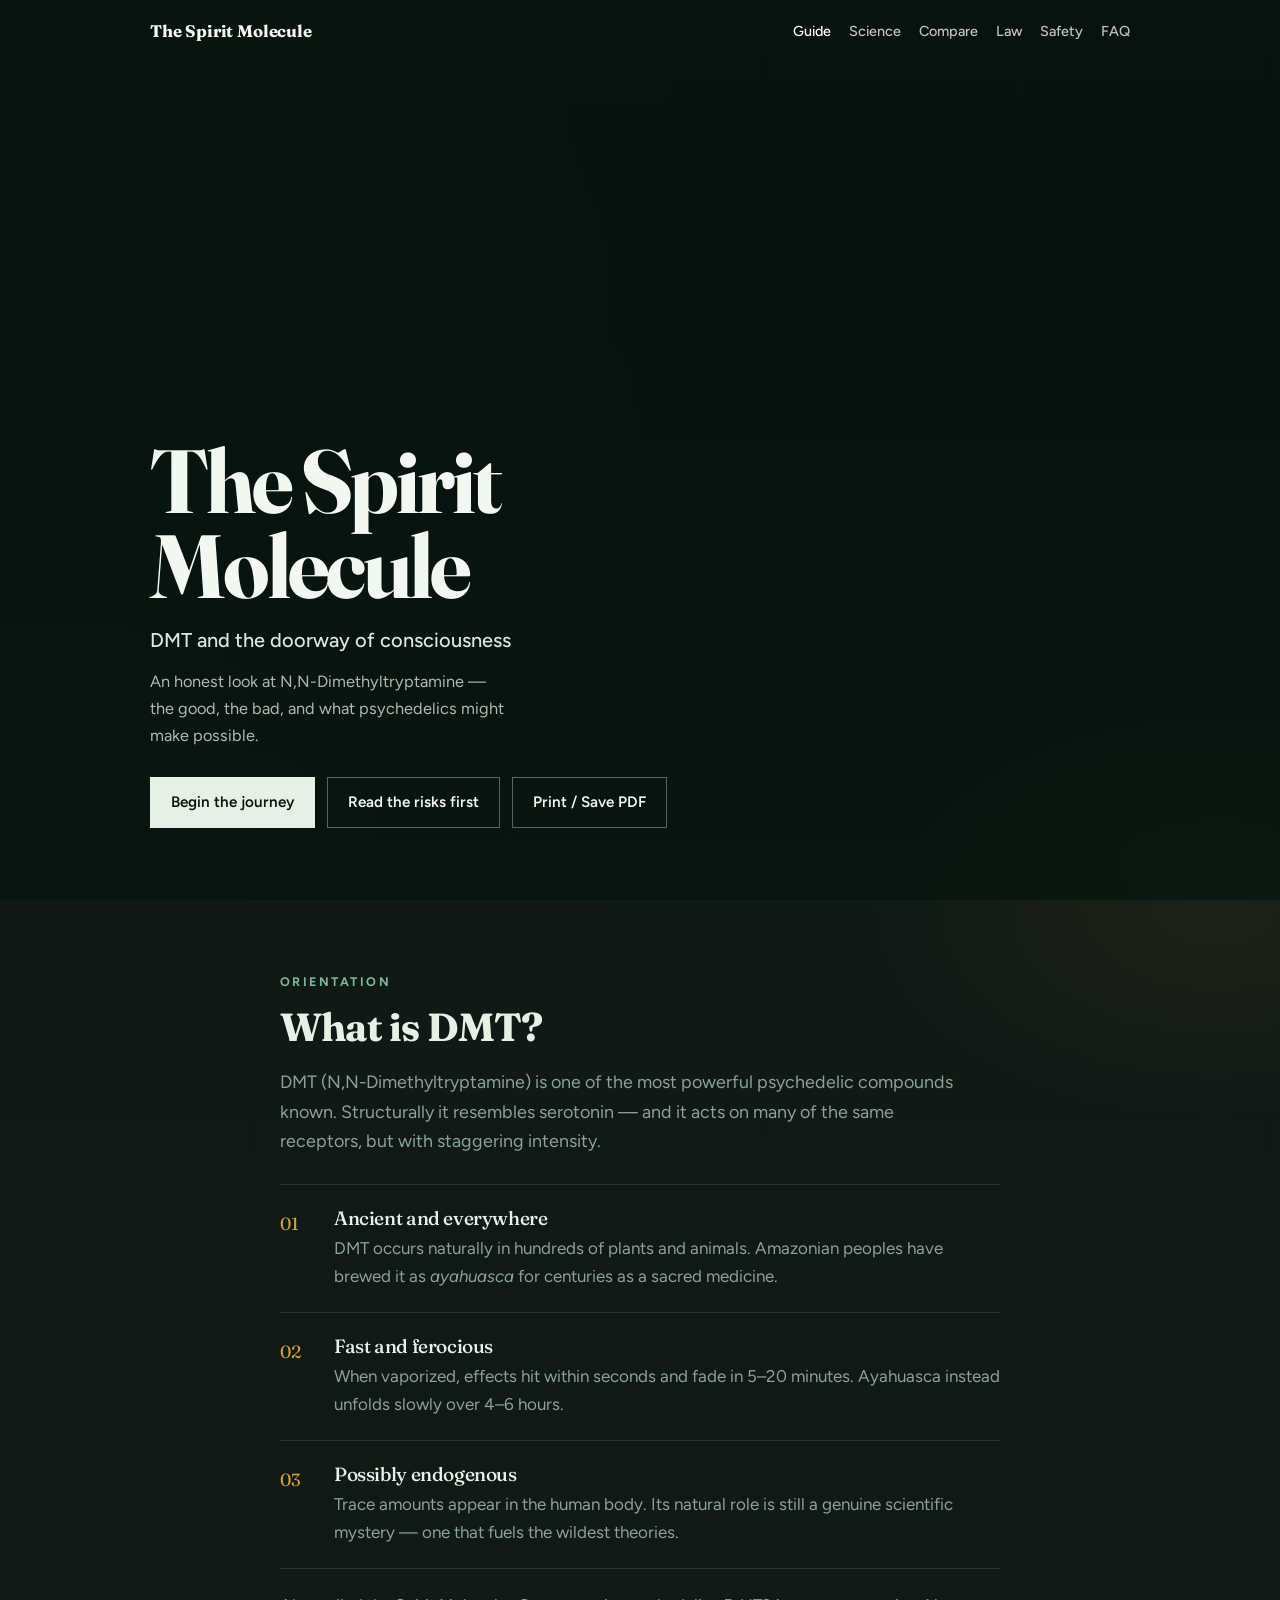
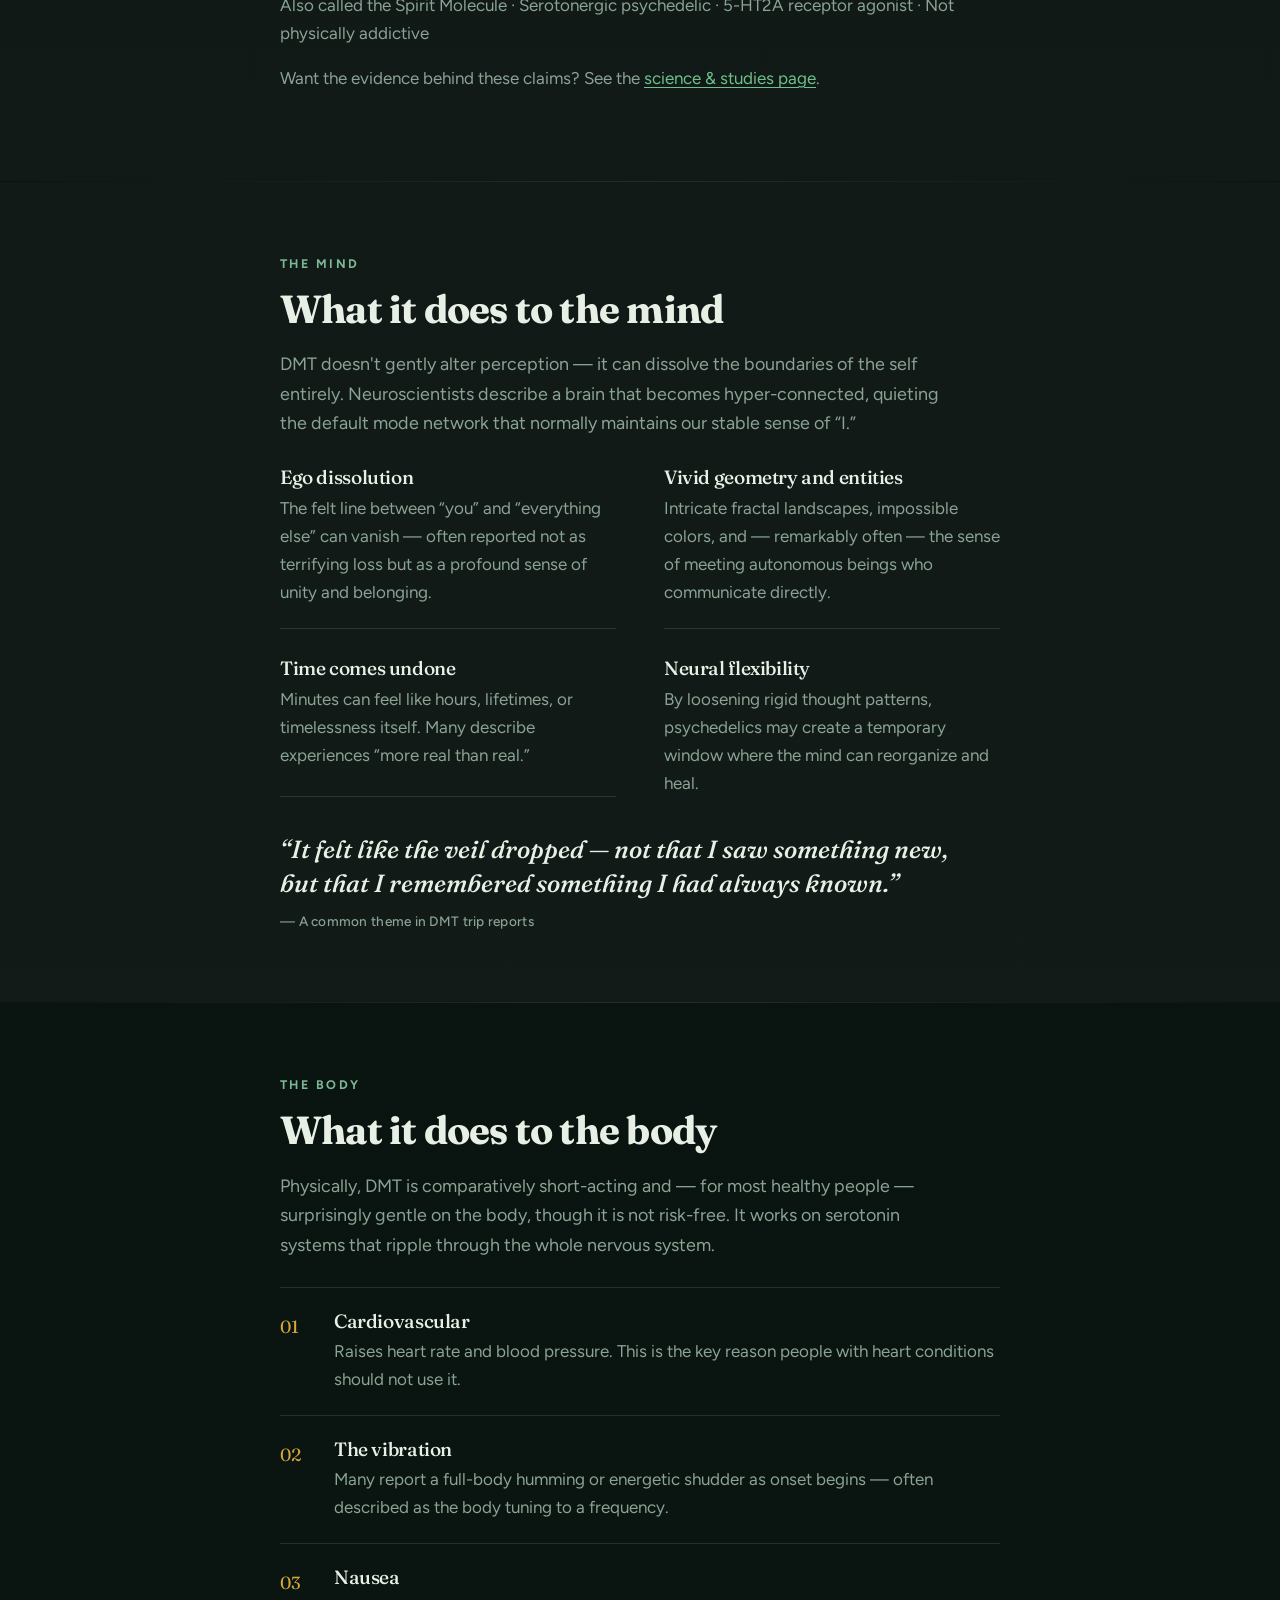
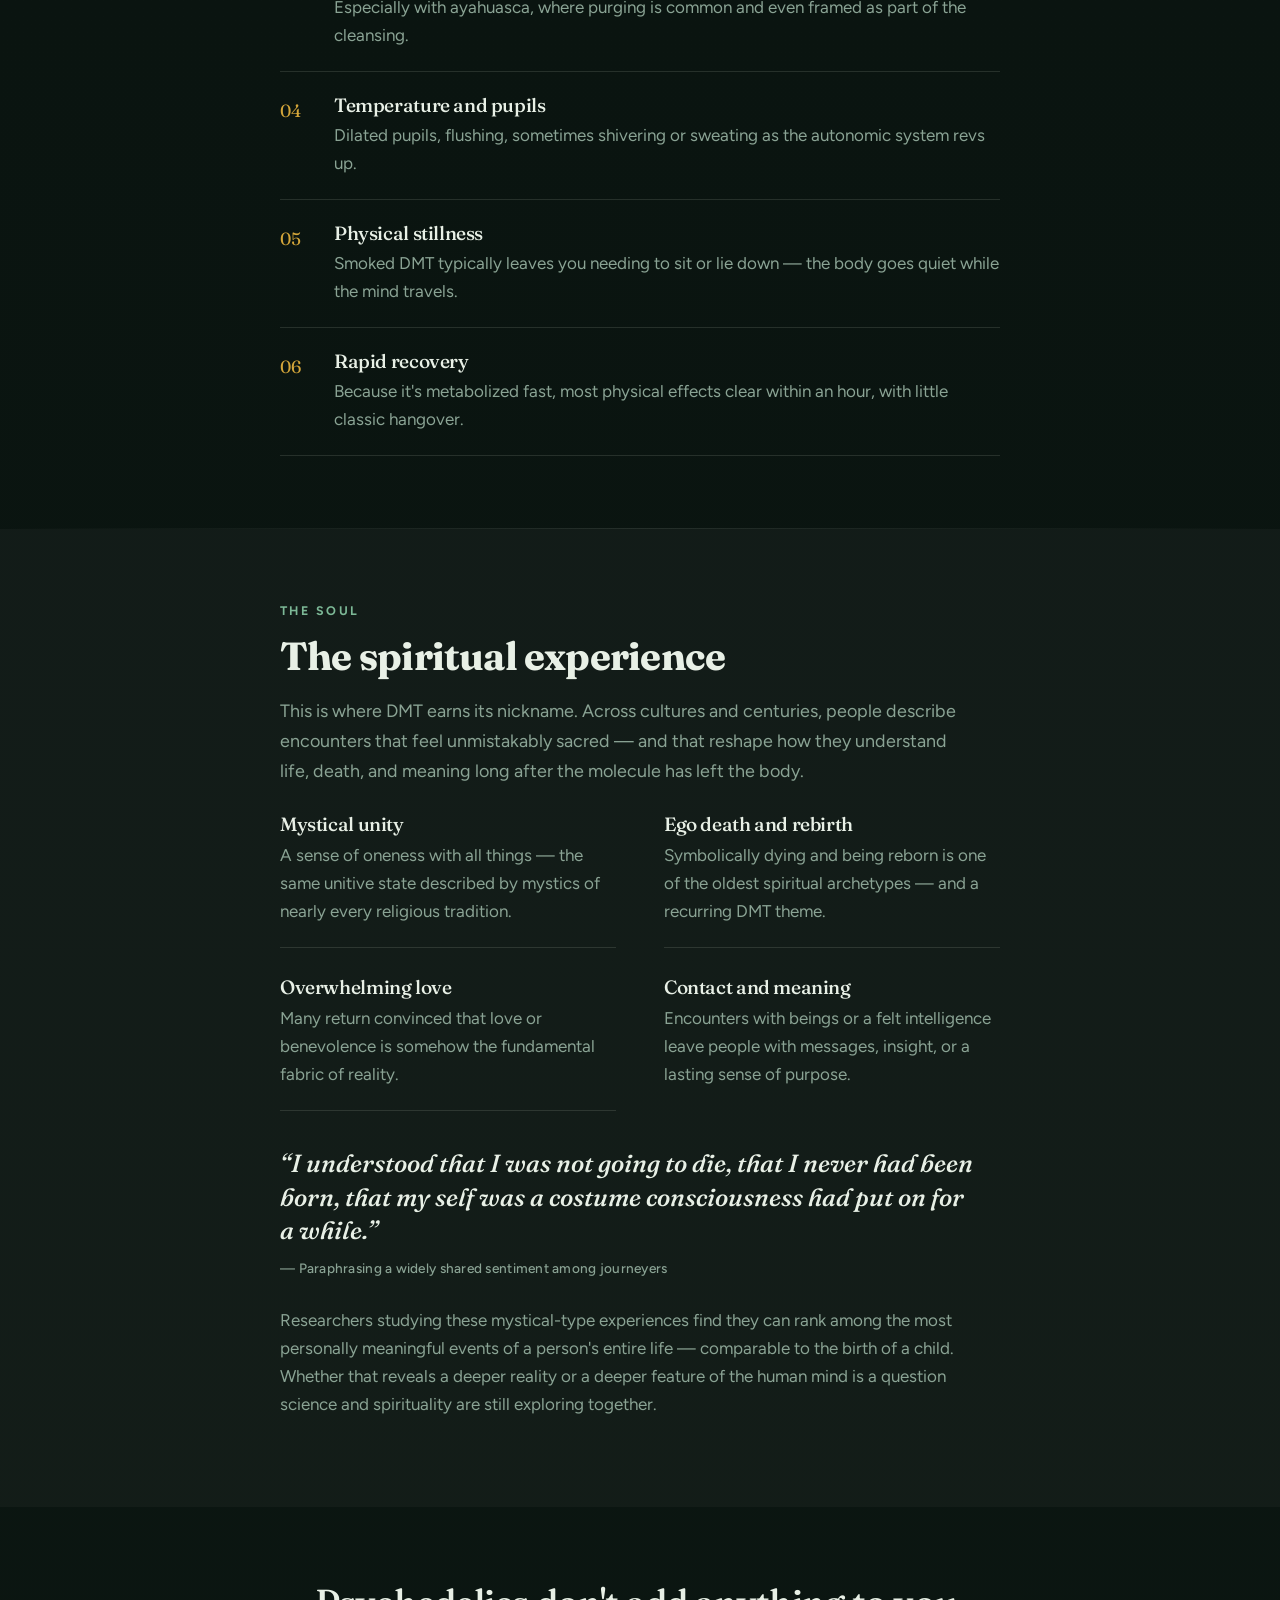
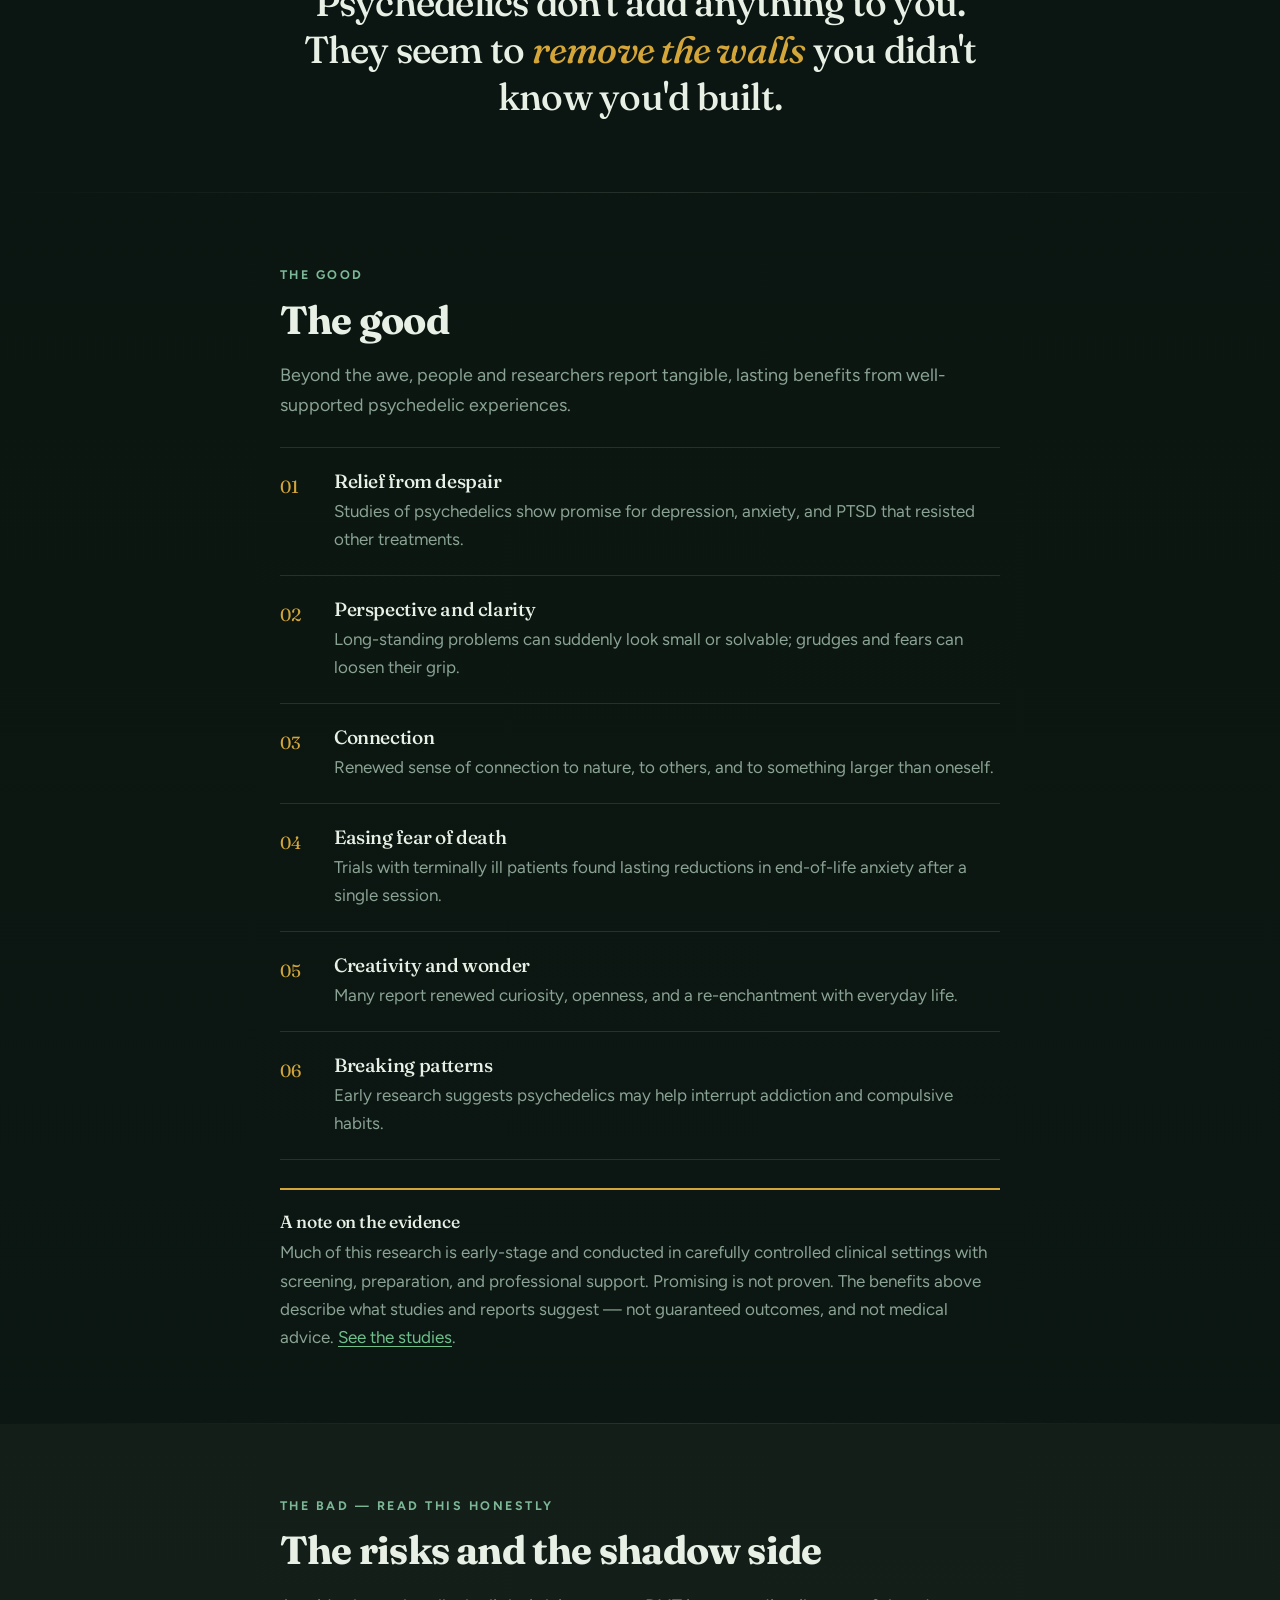
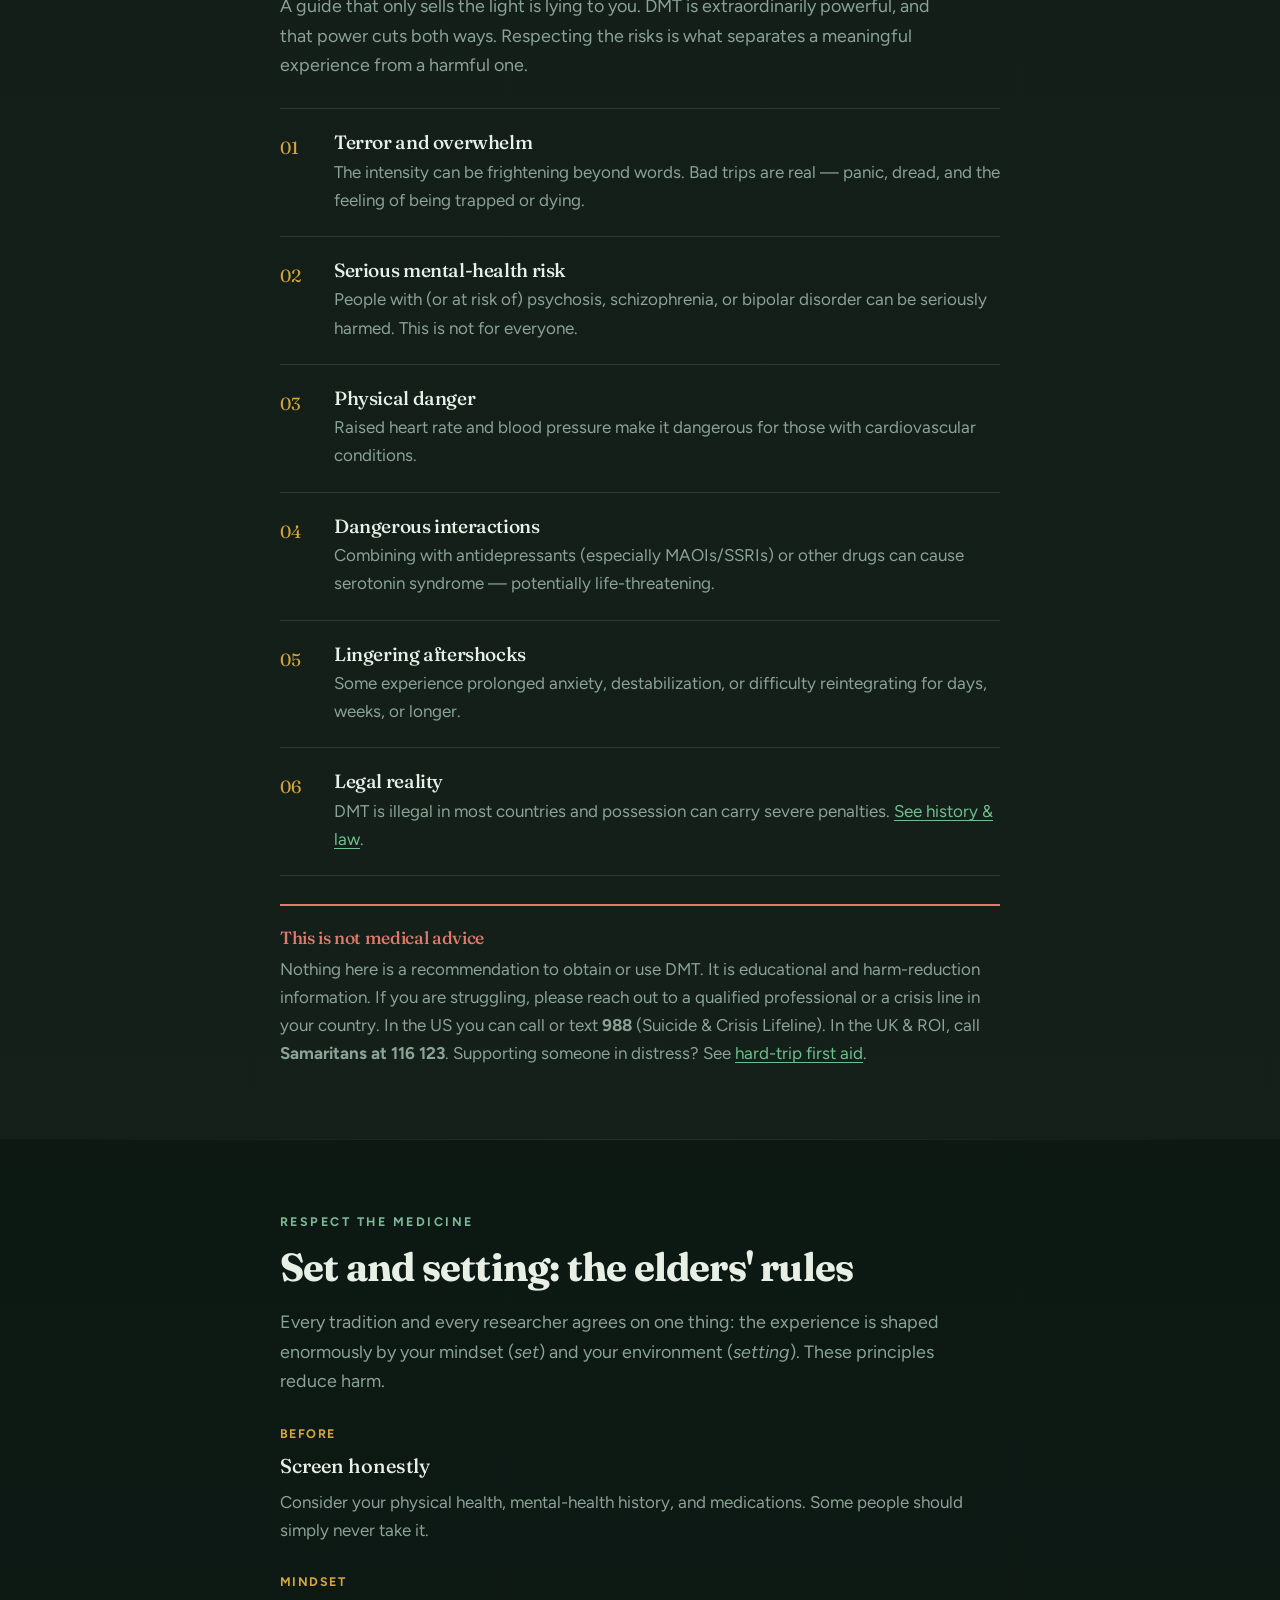
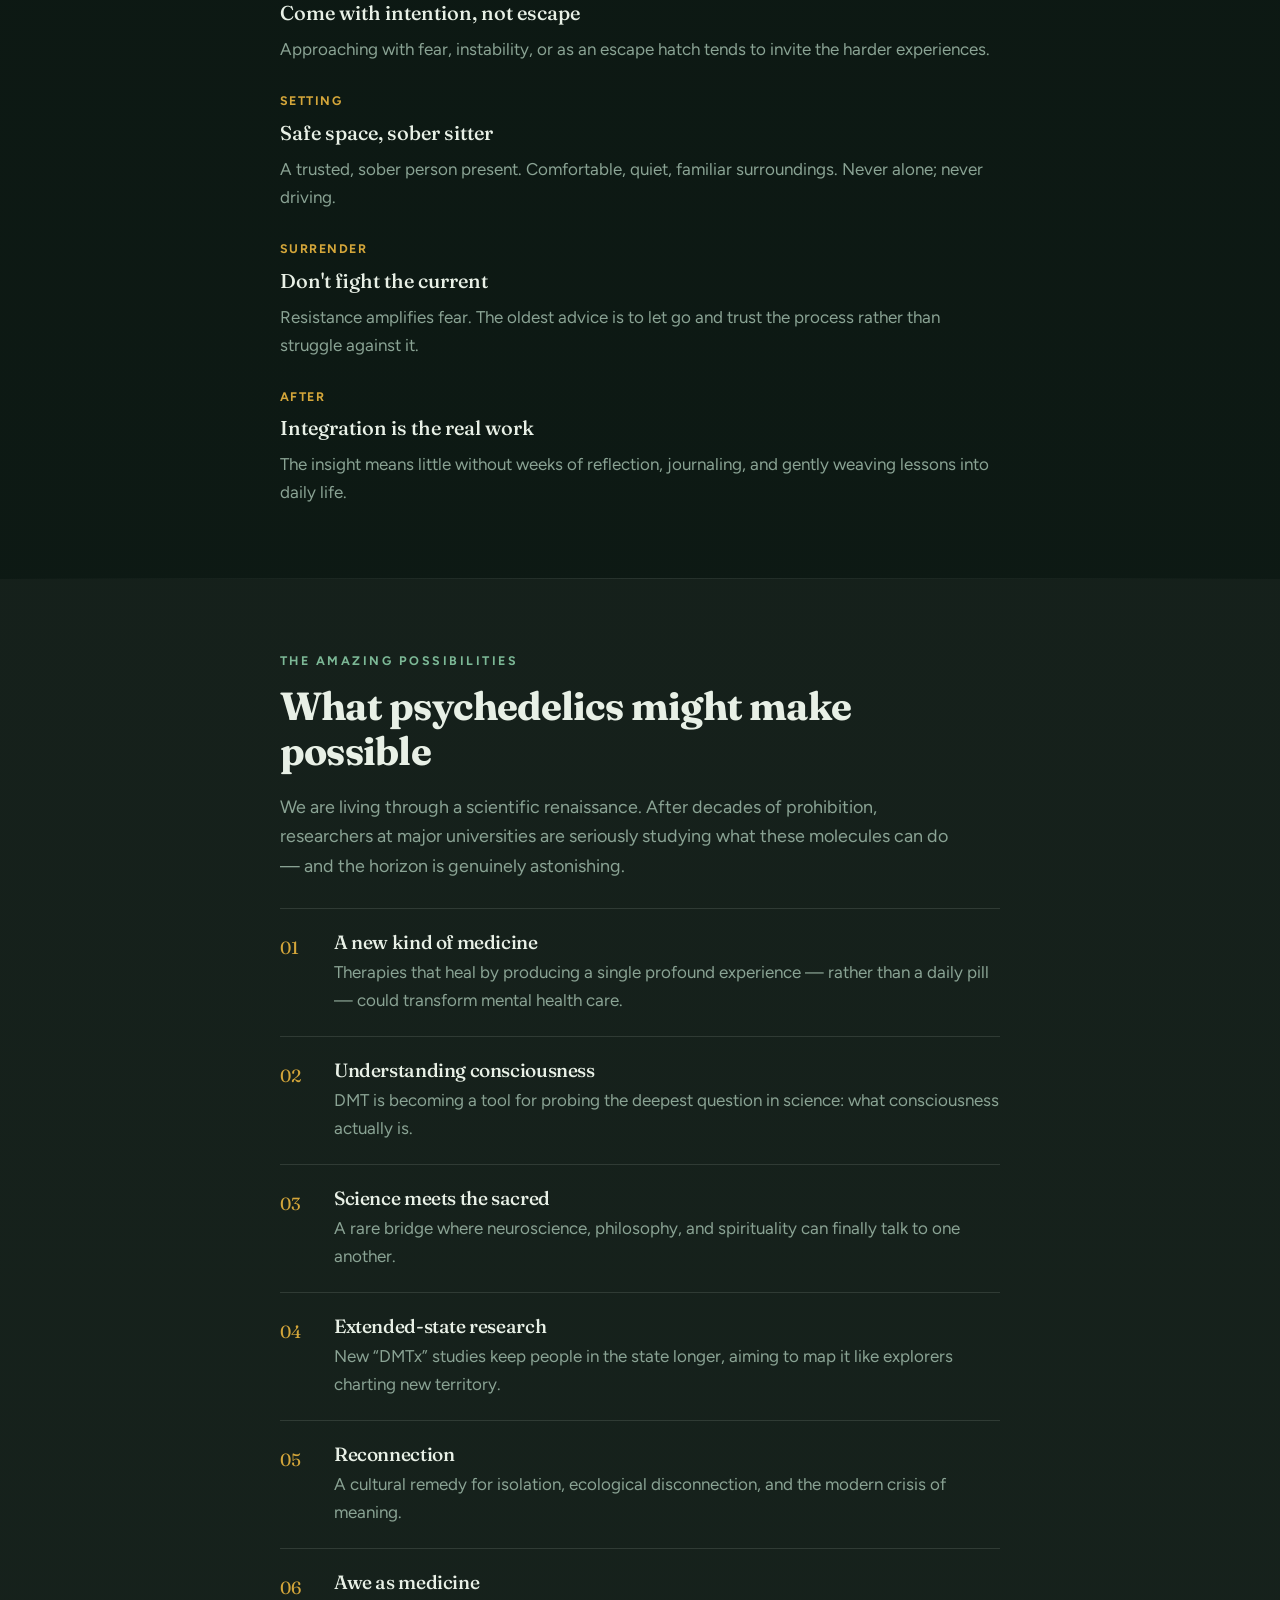
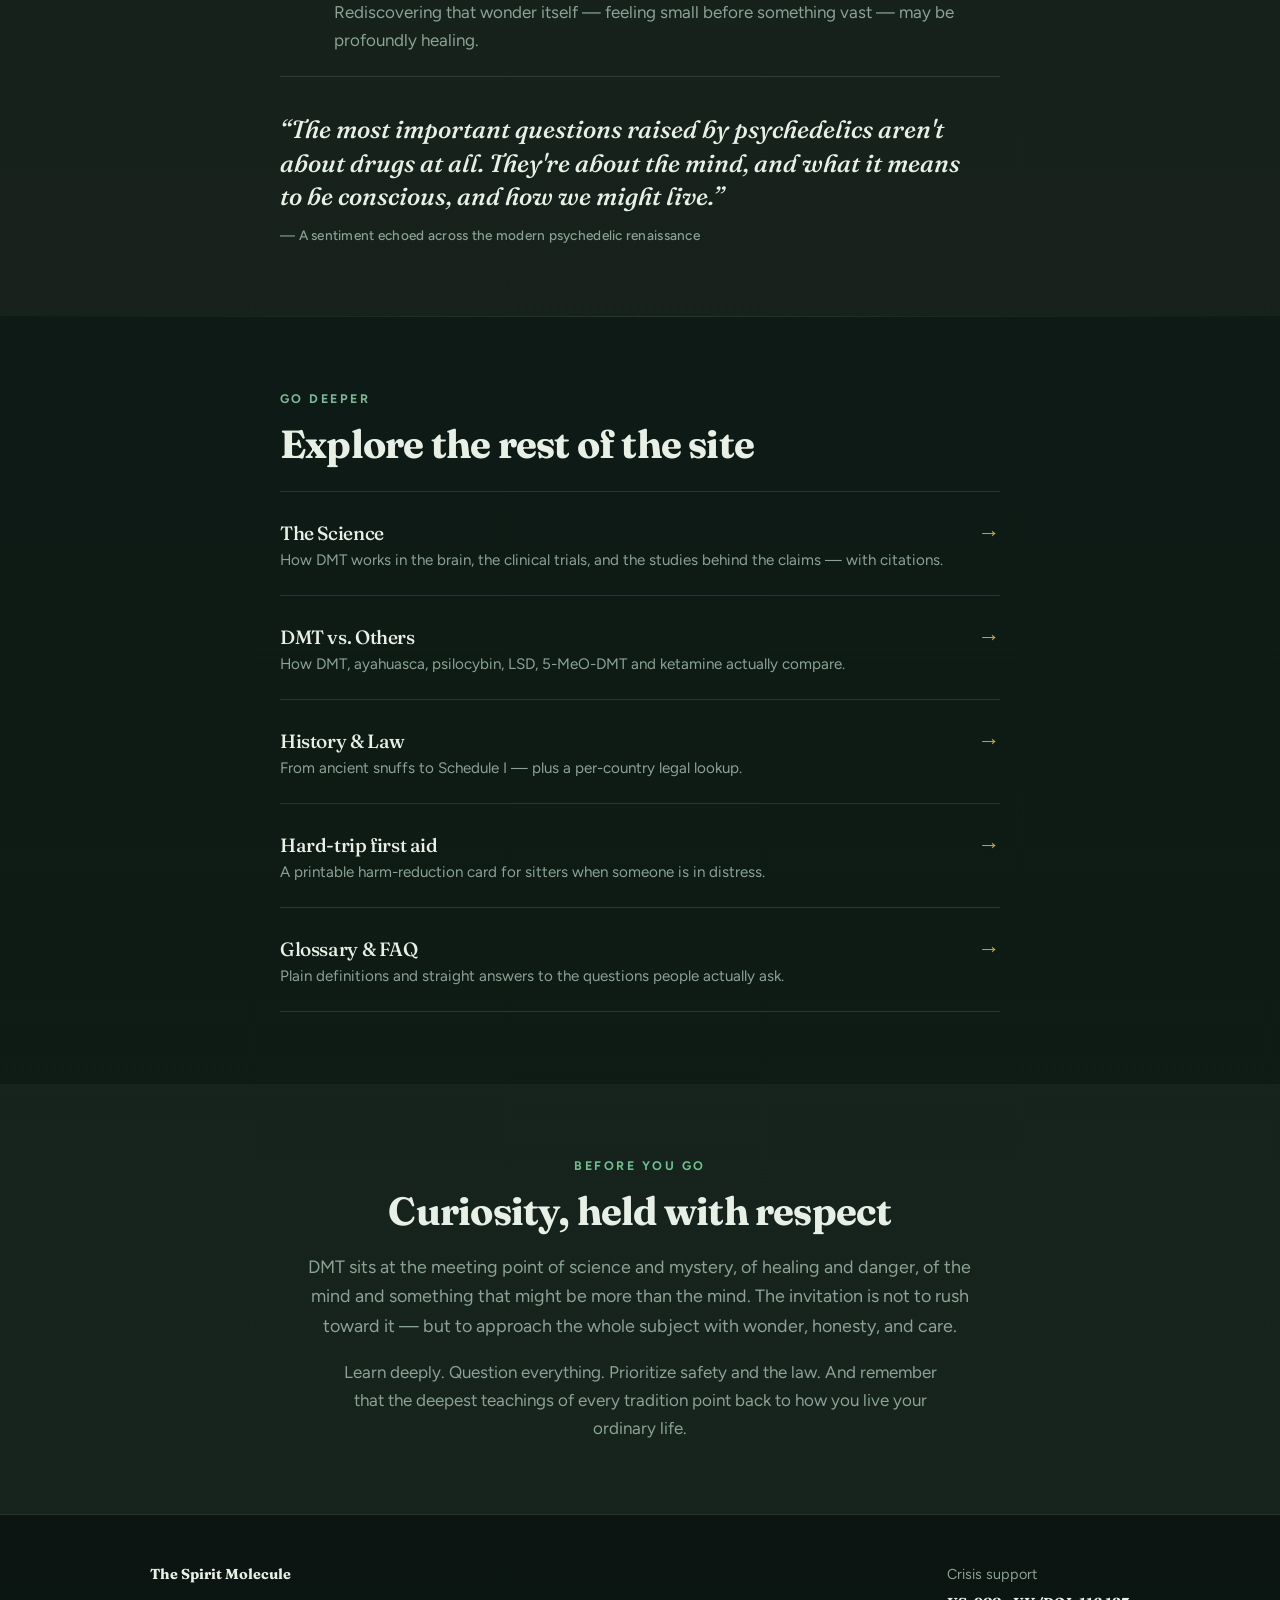
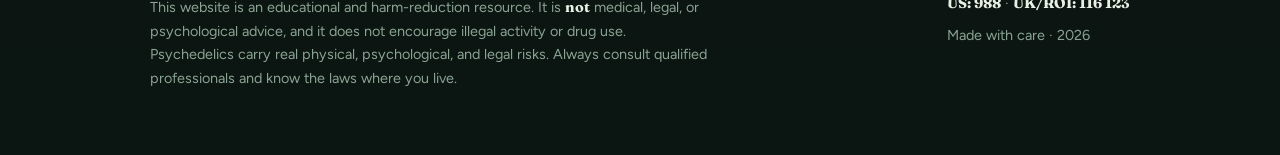
==== index.html @ 6289b2c0 "Add The Spirit Molecule educational site. Static multi-page DMT guide with science, comparison, lega" ====
<!doctype html>
<html lang="en">
<head>
<meta charset="utf-8" />
<meta name="viewport" content="width=device-width, initial-scale=1" />
<title>The Spirit Molecule — DMT, the Mind, the Body & the Soul</title>
<meta name="description" content="An honest, balanced guide to DMT: what it does to the mind, body, and spirit — the good, the bad, and the extraordinary possibilities of psychedelics." />
<link rel="stylesheet" href="styles.css" />
<link rel="stylesheet" href="print.css" media="print" />
</head>
<body>

<nav>
  <div class="wrap">
    <a class="brand" href="index.html">The Spirit Molecule</a>
    <div class="navlinks">
      <a href="index.html" class="active">Guide</a>
      <a href="science.html">Science</a>
      <a href="compare.html">Compare</a>
      <a href="history.html">Law</a>
      <a href="safety.html">Safety</a>
      <a href="faq.html">FAQ</a>
    </div>
  </div>
</nav>

<header class="hero-full">
  <div class="hero-media" aria-hidden="true">
    <img
      src="https://images.unsplash.com/photo-1511497584788-876760111969?auto=format&fit=crop&w=2000&q=80"
      alt=""
      width="2000"
      height="1333"
    />
  </div>
  <div class="wrap">
    <p class="hero-brand">The Spirit Molecule</p>
    <h1>DMT and the doorway of consciousness</h1>
    <p class="sub">An honest look at N,N-Dimethyltryptamine — the good, the bad, and what psychedelics might make possible.</p>
    <div class="cta">
      <a class="btn solid" href="#what">Begin the journey</a>
      <a class="btn" href="#bad">Read the risks first</a>
      <button type="button" class="btn" data-print>Print / Save PDF</button>
    </div>
  </div>
</header>

<section id="what" class="dark">
  <div class="wrap">
    <div class="eyebrow reveal">Orientation</div>
    <h2 class="reveal">What is DMT?</h2>
    <p class="lede reveal">DMT (N,N-Dimethyltryptamine) is one of the most powerful psychedelic compounds known. Structurally it resembles serotonin — and it acts on many of the same receptors, but with staggering intensity.</p>
    <div class="stack reveal">
      <div class="stack-item">
        <div class="num">01</div>
        <div>
          <h3>Ancient and everywhere</h3>
          <p>DMT occurs naturally in hundreds of plants and animals. Amazonian peoples have brewed it as <em>ayahuasca</em> for centuries as a sacred medicine.</p>
        </div>
      </div>
      <div class="stack-item">
        <div class="num">02</div>
        <div>
          <h3>Fast and ferocious</h3>
          <p>When vaporized, effects hit within seconds and fade in 5–20 minutes. Ayahuasca instead unfolds slowly over 4–6 hours.</p>
        </div>
      </div>
      <div class="stack-item">
        <div class="num">03</div>
        <div>
          <h3>Possibly endogenous</h3>
          <p>Trace amounts appear in the human body. Its natural role is still a genuine scientific mystery — one that fuels the wildest theories.</p>
        </div>
      </div>
    </div>
    <p class="muted reveal" style="margin-top:22px">Also called the Spirit Molecule · Serotonergic psychedelic · 5-HT2A receptor agonist · Not physically addictive</p>
    <p class="muted reveal">Want the evidence behind these claims? See the <a href="science.html">science &amp; studies page</a>.</p>
  </div>
</section>

<hr class="rule"/>

<section id="mind" class="band">
  <div class="wrap">
    <div class="eyebrow reveal">The Mind</div>
    <h2 class="reveal">What it does to the mind</h2>
    <p class="lede reveal">DMT doesn't gently alter perception — it can dissolve the boundaries of the self entirely. Neuroscientists describe a brain that becomes hyper-connected, quieting the default mode network that normally maintains our stable sense of “I.”</p>
    <div class="split two reveal">
      <div class="topic">
        <h3>Ego dissolution</h3>
        <p>The felt line between “you” and “everything else” can vanish — often reported not as terrifying loss but as a profound sense of unity and belonging.</p>
      </div>
      <div class="topic">
        <h3>Vivid geometry and entities</h3>
        <p>Intricate fractal landscapes, impossible colors, and — remarkably often — the sense of meeting autonomous beings who communicate directly.</p>
      </div>
      <div class="topic">
        <h3>Time comes undone</h3>
        <p>Minutes can feel like hours, lifetimes, or timelessness itself. Many describe experiences “more real than real.”</p>
      </div>
      <div class="topic">
        <h3>Neural flexibility</h3>
        <p>By loosening rigid thought patterns, psychedelics may create a temporary window where the mind can reorganize and heal.</p>
      </div>
    </div>
    <blockquote class="reveal">
      “It felt like the veil dropped — not that I saw something new, but that I remembered something I had always known.”
      <span>— A common theme in DMT trip reports</span>
    </blockquote>
  </div>
</section>

<hr class="rule"/>

<section id="body">
  <div class="wrap">
    <div class="eyebrow reveal">The Body</div>
    <h2 class="reveal">What it does to the body</h2>
    <p class="lede reveal">Physically, DMT is comparatively short-acting and — for most healthy people — surprisingly gentle on the body, though it is not risk-free. It works on serotonin systems that ripple through the whole nervous system.</p>
    <div class="stack reveal">
      <div class="stack-item"><div class="num">01</div><div><h3>Cardiovascular</h3><p>Raises heart rate and blood pressure. This is the key reason people with heart conditions should not use it.</p></div></div>
      <div class="stack-item"><div class="num">02</div><div><h3>The vibration</h3><p>Many report a full-body humming or energetic shudder as onset begins — often described as the body tuning to a frequency.</p></div></div>
      <div class="stack-item"><div class="num">03</div><div><h3>Nausea</h3><p>Especially with ayahuasca, where purging is common and even framed as part of the cleansing.</p></div></div>
      <div class="stack-item"><div class="num">04</div><div><h3>Temperature and pupils</h3><p>Dilated pupils, flushing, sometimes shivering or sweating as the autonomic system revs up.</p></div></div>
      <div class="stack-item"><div class="num">05</div><div><h3>Physical stillness</h3><p>Smoked DMT typically leaves you needing to sit or lie down — the body goes quiet while the mind travels.</p></div></div>
      <div class="stack-item"><div class="num">06</div><div><h3>Rapid recovery</h3><p>Because it's metabolized fast, most physical effects clear within an hour, with little classic hangover.</p></div></div>
    </div>
  </div>
</section>

<hr class="rule"/>

<section id="soul" class="band">
  <div class="wrap">
    <div class="eyebrow reveal">The Soul</div>
    <h2 class="reveal">The spiritual experience</h2>
    <p class="lede reveal">This is where DMT earns its nickname. Across cultures and centuries, people describe encounters that feel unmistakably sacred — and that reshape how they understand life, death, and meaning long after the molecule has left the body.</p>
    <div class="split two reveal">
      <div class="topic"><h3>Mystical unity</h3><p>A sense of oneness with all things — the same unitive state described by mystics of nearly every religious tradition.</p></div>
      <div class="topic"><h3>Ego death and rebirth</h3><p>Symbolically dying and being reborn is one of the oldest spiritual archetypes — and a recurring DMT theme.</p></div>
      <div class="topic"><h3>Overwhelming love</h3><p>Many return convinced that love or benevolence is somehow the fundamental fabric of reality.</p></div>
      <div class="topic"><h3>Contact and meaning</h3><p>Encounters with beings or a felt intelligence leave people with messages, insight, or a lasting sense of purpose.</p></div>
    </div>
    <blockquote class="reveal">
      “I understood that I was not going to die, that I never had been born, that my self was a costume consciousness had put on for a while.”
      <span>— Paraphrasing a widely shared sentiment among journeyers</span>
    </blockquote>
    <p class="muted reveal" style="margin-top:28px">Researchers studying these mystical-type experiences find they can rank among the most personally meaningful events of a person's entire life — comparable to the birth of a child. Whether that reveals a deeper reality or a deeper feature of the human mind is a question science and spirituality are still exploring together.</p>
  </div>
</section>

<section>
  <div class="wrap">
    <p class="big-quote reveal">Psychedelics don't add anything to you. They seem to <em>remove the walls</em> you didn't know you'd built.</p>
  </div>
</section>

<hr class="rule"/>

<section id="good">
  <div class="wrap">
    <div class="eyebrow reveal">The Good</div>
    <h2 class="reveal">The good</h2>
    <p class="lede reveal">Beyond the awe, people and researchers report tangible, lasting benefits from well-supported psychedelic experiences.</p>
    <div class="stack reveal">
      <div class="stack-item"><div class="num">01</div><div><h3>Relief from despair</h3><p>Studies of psychedelics show promise for depression, anxiety, and PTSD that resisted other treatments.</p></div></div>
      <div class="stack-item"><div class="num">02</div><div><h3>Perspective and clarity</h3><p>Long-standing problems can suddenly look small or solvable; grudges and fears can loosen their grip.</p></div></div>
      <div class="stack-item"><div class="num">03</div><div><h3>Connection</h3><p>Renewed sense of connection to nature, to others, and to something larger than oneself.</p></div></div>
      <div class="stack-item"><div class="num">04</div><div><h3>Easing fear of death</h3><p>Trials with terminally ill patients found lasting reductions in end-of-life anxiety after a single session.</p></div></div>
      <div class="stack-item"><div class="num">05</div><div><h3>Creativity and wonder</h3><p>Many report renewed curiosity, openness, and a re-enchantment with everyday life.</p></div></div>
      <div class="stack-item"><div class="num">06</div><div><h3>Breaking patterns</h3><p>Early research suggests psychedelics may help interrupt addiction and compulsive habits.</p></div></div>
    </div>
    <div class="callout reveal">
      <h3>A note on the evidence</h3>
      <p>Much of this research is early-stage and conducted in carefully controlled clinical settings with screening, preparation, and professional support. Promising is not proven. The benefits above describe what studies and reports suggest — not guaranteed outcomes, and not medical advice. <a href="science.html">See the studies</a>.</p>
    </div>
  </div>
</section>

<hr class="rule"/>

<section id="bad" class="band">
  <div class="wrap">
    <div class="eyebrow reveal">The Bad — read this honestly</div>
    <h2 class="reveal">The risks and the shadow side</h2>
    <p class="lede reveal">A guide that only sells the light is lying to you. DMT is extraordinarily powerful, and that power cuts both ways. Respecting the risks is what separates a meaningful experience from a harmful one.</p>
    <div class="stack reveal">
      <div class="stack-item"><div class="num">01</div><div><h3>Terror and overwhelm</h3><p>The intensity can be frightening beyond words. Bad trips are real — panic, dread, and the feeling of being trapped or dying.</p></div></div>
      <div class="stack-item"><div class="num">02</div><div><h3>Serious mental-health risk</h3><p>People with (or at risk of) psychosis, schizophrenia, or bipolar disorder can be seriously harmed. This is not for everyone.</p></div></div>
      <div class="stack-item"><div class="num">03</div><div><h3>Physical danger</h3><p>Raised heart rate and blood pressure make it dangerous for those with cardiovascular conditions.</p></div></div>
      <div class="stack-item"><div class="num">04</div><div><h3>Dangerous interactions</h3><p>Combining with antidepressants (especially MAOIs/SSRIs) or other drugs can cause serotonin syndrome — potentially life-threatening.</p></div></div>
      <div class="stack-item"><div class="num">05</div><div><h3>Lingering aftershocks</h3><p>Some experience prolonged anxiety, destabilization, or difficulty reintegrating for days, weeks, or longer.</p></div></div>
      <div class="stack-item"><div class="num">06</div><div><h3>Legal reality</h3><p>DMT is illegal in most countries and possession can carry severe penalties. <a href="history.html">See history &amp; law</a>.</p></div></div>
    </div>
    <div class="callout warn reveal">
      <h3>This is not medical advice</h3>
      <p>Nothing here is a recommendation to obtain or use DMT. It is educational and harm-reduction information. If you are struggling, please reach out to a qualified professional or a crisis line in your country. In the US you can call or text <strong>988</strong> (Suicide &amp; Crisis Lifeline). In the UK &amp; ROI, call <strong>Samaritans at 116 123</strong>. Supporting someone in distress? See <a href="safety.html">hard-trip first aid</a>.</p>
    </div>
  </div>
</section>

<hr class="rule"/>

<section id="respect">
  <div class="wrap">
    <div class="eyebrow reveal">Respect the medicine</div>
    <h2 class="reveal">Set and setting: the elders' rules</h2>
    <p class="lede reveal">Every tradition and every researcher agrees on one thing: the experience is shaped enormously by your mindset (<em>set</em>) and your environment (<em>setting</em>). These principles reduce harm.</p>
    <div class="timeline reveal">
      <div class="t-item"><div class="tm">Before</div><div class="tt">Screen honestly</div><p>Consider your physical health, mental-health history, and medications. Some people should simply never take it.</p></div>
      <div class="t-item"><div class="tm">Mindset</div><div class="tt">Come with intention, not escape</div><p>Approaching with fear, instability, or as an escape hatch tends to invite the harder experiences.</p></div>
      <div class="t-item"><div class="tm">Setting</div><div class="tt">Safe space, sober sitter</div><p>A trusted, sober person present. Comfortable, quiet, familiar surroundings. Never alone; never driving.</p></div>
      <div class="t-item"><div class="tm">Surrender</div><div class="tt">Don't fight the current</div><p>Resistance amplifies fear. The oldest advice is to let go and trust the process rather than struggle against it.</p></div>
      <div class="t-item"><div class="tm">After</div><div class="tt">Integration is the real work</div><p>The insight means little without weeks of reflection, journaling, and gently weaving lessons into daily life.</p></div>
    </div>
  </div>
</section>

<hr class="rule"/>

<section id="possible" class="band">
  <div class="wrap">
    <div class="eyebrow reveal">The Amazing Possibilities</div>
    <h2 class="reveal">What psychedelics might make possible</h2>
    <p class="lede reveal">We are living through a scientific renaissance. After decades of prohibition, researchers at major universities are seriously studying what these molecules can do — and the horizon is genuinely astonishing.</p>
    <div class="stack reveal">
      <div class="stack-item"><div class="num">01</div><div><h3>A new kind of medicine</h3><p>Therapies that heal by producing a single profound experience — rather than a daily pill — could transform mental health care.</p></div></div>
      <div class="stack-item"><div class="num">02</div><div><h3>Understanding consciousness</h3><p>DMT is becoming a tool for probing the deepest question in science: what consciousness actually is.</p></div></div>
      <div class="stack-item"><div class="num">03</div><div><h3>Science meets the sacred</h3><p>A rare bridge where neuroscience, philosophy, and spirituality can finally talk to one another.</p></div></div>
      <div class="stack-item"><div class="num">04</div><div><h3>Extended-state research</h3><p>New “DMTx” studies keep people in the state longer, aiming to map it like explorers charting new territory.</p></div></div>
      <div class="stack-item"><div class="num">05</div><div><h3>Reconnection</h3><p>A cultural remedy for isolation, ecological disconnection, and the modern crisis of meaning.</p></div></div>
      <div class="stack-item"><div class="num">06</div><div><h3>Awe as medicine</h3><p>Rediscovering that wonder itself — feeling small before something vast — may be profoundly healing.</p></div></div>
    </div>
    <blockquote class="reveal">
      “The most important questions raised by psychedelics aren't about drugs at all. They're about the mind, and what it means to be conscious, and how we might live.”
      <span>— A sentiment echoed across the modern psychedelic renaissance</span>
    </blockquote>
  </div>
</section>

<hr class="rule"/>

<section>
  <div class="wrap">
    <div class="eyebrow reveal">Go deeper</div>
    <h2 class="reveal">Explore the rest of the site</h2>
    <div class="explore reveal">
      <a href="science.html">
        <div>
          <h3>The Science</h3>
          <p>How DMT works in the brain, the clinical trials, and the studies behind the claims — with citations.</p>
        </div>
        <span class="arrow" aria-hidden="true">→</span>
      </a>
      <a href="compare.html">
        <div>
          <h3>DMT vs. Others</h3>
          <p>How DMT, ayahuasca, psilocybin, LSD, 5-MeO-DMT and ketamine actually compare.</p>
        </div>
        <span class="arrow" aria-hidden="true">→</span>
      </a>
      <a href="history.html">
        <div>
          <h3>History &amp; Law</h3>
          <p>From ancient snuffs to Schedule I — plus a per-country legal lookup.</p>
        </div>
        <span class="arrow" aria-hidden="true">→</span>
      </a>
      <a href="safety.html">
        <div>
          <h3>Hard-trip first aid</h3>
          <p>A printable harm-reduction card for sitters when someone is in distress.</p>
        </div>
        <span class="arrow" aria-hidden="true">→</span>
      </a>
      <a href="faq.html">
        <div>
          <h3>Glossary &amp; FAQ</h3>
          <p>Plain definitions and straight answers to the questions people actually ask.</p>
        </div>
        <span class="arrow" aria-hidden="true">→</span>
      </a>
    </div>
  </div>
</section>

<section class="band">
  <div class="wrap" style="text-align:center">
    <div class="eyebrow reveal" style="color:var(--forest)">Before you go</div>
    <h2 class="reveal">Curiosity, held with respect</h2>
    <p class="lede reveal" style="margin-inline:auto">DMT sits at the meeting point of science and mystery, of healing and danger, of the mind and something that might be more than the mind. The invitation is not to rush toward it — but to approach the whole subject with wonder, honesty, and care.</p>
    <p class="muted reveal" style="max-width:36em;margin:14px auto 0">Learn deeply. Question everything. Prioritize safety and the law. And remember that the deepest teachings of every tradition point back to how you live your ordinary life.</p>
  </div>
</section>

<footer>
  <div class="wrap">
    <div class="disclaimer">
      <strong>The Spirit Molecule</strong>
      <p style="margin:.6em 0 0">This website is an educational and harm-reduction resource. It is <strong>not</strong> medical, legal, or psychological advice, and it does not encourage illegal activity or drug use. Psychedelics carry real physical, psychological, and legal risks. Always consult qualified professionals and know the laws where you live.</p>
    </div>
    <div>
      <p style="margin:0">Crisis support</p>
      <p style="margin:.3em 0 0"><strong>US: 988</strong> · <strong>UK/ROI: 116 123</strong></p>
      <p style="margin:.6em 0 0">Made with care · <span id="year"></span></p>
    </div>
  </div>
</footer>

<script src="site.js"></script>
</body>
</html>
---- styles.css ----
@import url('https://fonts.googleapis.com/css2?family=Figtree:ital,wght@0,400;0,500;0,600;0,700;1,400&family=Fraunces:ital,opsz,wght@0,9..144,500;0,9..144,700;1,9..144,500&display=swap');

:root {
  --bg: #0a1410;
  --paper: #0f1c16;
  --ink: #e8f0e6;
  --muted: #8aa394;
  --forest: #6fbf8c;
  --leaf: #7cb896;
  --amber: #d4a63a;
  --danger: #e07a6a;
  --line: rgba(232, 240, 230, 0.12);
  --max: 720px;
  --wide: 980px;
  --font-display: "Fraunces", Georgia, serif;
  --font-body: "Figtree", sans-serif;
}

*,
*::before,
*::after { box-sizing: border-box; }

html { scroll-behavior: smooth; }

body {
  margin: 0;
  color: var(--ink);
  font: 17px/1.65 var(--font-body);
  background:
    radial-gradient(ellipse 900px 480px at 10% -5%, rgba(58, 122, 88, 0.12), transparent 55%),
    radial-gradient(ellipse 700px 420px at 95% 8%, rgba(184, 137, 26, 0.08), transparent 50%),
    linear-gradient(180deg, #07110d 0%, var(--bg) 28%, var(--paper) 100%);
  -webkit-font-smoothing: antialiased;
  overflow-x: hidden;
}

img { max-width: 100%; display: block; }
a { color: var(--forest); text-decoration-thickness: 1px; text-underline-offset: 3px; }
a:hover { color: #a8d9b8; }

.wrap {
  width: min(100% - 40px, var(--max));
  margin-inline: auto;
}
.wrap.wide { width: min(100% - 40px, var(--wide)); }

h1, h2, h3 {
  font-family: var(--font-display);
  font-weight: 700;
  letter-spacing: -0.02em;
  line-height: 1.15;
  margin: 0 0 0.45em;
}
h2 { font-size: clamp(1.75rem, 4vw, 2.45rem); }
h3 { font-size: 1.2rem; font-weight: 500; }
p { margin: 0 0 1em; }
.lede { font-size: 1.12rem; color: var(--muted); max-width: 38em; }
.muted { color: var(--muted); }

/* ——— Nav ——— */
nav {
  position: absolute;
  top: 0; left: 0; right: 0;
  z-index: 40;
  padding: 18px 0;
}
nav .wrap {
  width: min(100% - 40px, var(--wide));
  display: flex;
  align-items: center;
  gap: 16px;
}
.brand {
  font-family: var(--font-display);
  font-weight: 700;
  font-size: 1.05rem;
  color: #f2f7ef;
  text-decoration: none;
  letter-spacing: -0.01em;
}
.brand:hover { color: #fff; }
.navlinks {
  margin-left: auto;
  display: flex;
  gap: 18px;
  font-size: 0.9rem;
  font-weight: 500;
}
.navlinks a {
  color: rgba(242, 247, 239, 0.78);
  text-decoration: none;
}
.navlinks a:hover,
.navlinks a.active { color: #fff; }
body:not(:has(.hero-full)) nav {
  position: sticky;
  background: rgba(10, 20, 16, 0.88);
  backdrop-filter: blur(10px);
  border-bottom: 1px solid var(--line);
  padding: 14px 0;
}
body:not(:has(.hero-full)) .brand { color: var(--ink); }
body:not(:has(.hero-full)) .brand:hover { color: #fff; }
body:not(:has(.hero-full)) .navlinks a { color: var(--muted); }
body:not(:has(.hero-full)) .navlinks a:hover,
body:not(:has(.hero-full)) .navlinks a.active { color: var(--ink); }

@media (max-width: 720px) {
  .navlinks { gap: 10px; font-size: 0.75rem; flex-wrap: wrap; justify-content: flex-end; max-width: 70%; }
}

/* Tools bar */
.tools {
  display: flex;
  flex-wrap: wrap;
  gap: 10px;
  margin-top: 20px;
}
.tools .btn { font-size: 0.85rem; padding: 9px 14px; }

/* Legal lookup */
.lookup-box {
  margin-top: 24px;
  padding: 22px 0 0;
  border-top: 1px solid var(--line);
}
.lookup-box label {
  display: block;
  font-size: 0.78rem;
  letter-spacing: 0.14em;
  text-transform: uppercase;
  font-weight: 700;
  color: var(--leaf);
  margin-bottom: 10px;
}
.lookup-box input[type="search"] {
  width: 100%;
  max-width: 420px;
  padding: 12px 14px;
  border: 1px solid var(--line);
  background: rgba(255, 255, 255, 0.04);
  color: var(--ink);
  font: inherit;
  outline: none;
}
.lookup-box input[type="search"]:focus {
  border-color: var(--leaf);
}
.lookup-box input::placeholder { color: var(--muted); }
.lookup-results {
  margin-top: 18px;
  display: grid;
  gap: 0;
}
.lookup-item {
  padding: 18px 0;
  border-top: 1px solid var(--line);
}
.lookup-item:last-child { border-bottom: 1px solid var(--line); }
.lookup-item .top {
  display: flex;
  flex-wrap: wrap;
  gap: 10px 14px;
  align-items: baseline;
  margin-bottom: 6px;
}
.lookup-item h3 {
  margin: 0;
  font-size: 1.15rem;
}
.tag {
  display: inline-block;
  font-size: 0.72rem;
  font-weight: 700;
  letter-spacing: 0.06em;
  text-transform: uppercase;
  padding: 3px 8px;
  border: 1px solid var(--line);
  color: var(--muted);
}
.tag.illegal { color: var(--danger); border-color: rgba(224, 122, 106, 0.45); }
.tag.mixed { color: var(--amber); border-color: rgba(212, 166, 58, 0.45); }
.tag.traditional { color: var(--leaf); border-color: rgba(124, 184, 150, 0.45); }
.lookup-item p { margin: 0; color: var(--muted); font-size: 0.95rem; }
.lookup-empty { color: var(--muted); padding: 18px 0; }

/* FAQ */
.faq details {
  border-top: 1px solid var(--line);
  padding: 16px 0;
}
.faq details:last-child { border-bottom: 1px solid var(--line); }
.faq summary {
  cursor: pointer;
  font-family: var(--font-display);
  font-size: 1.15rem;
  font-weight: 500;
  list-style: none;
  color: var(--ink);
}
.faq summary::-webkit-details-marker { display: none; }
.faq summary::after {
  content: "+";
  float: right;
  color: var(--amber);
  font-weight: 700;
}
.faq details[open] summary::after { content: "–"; }
.faq details p {
  margin: 12px 0 0;
  color: var(--muted);
  max-width: 40em;
}

/* Glossary */
.glossary .term {
  padding: 18px 0;
  border-top: 1px solid var(--line);
}
.glossary .term:last-child { border-bottom: 1px solid var(--line); }
.glossary .term h3 {
  margin: 0 0 6px;
  font-size: 1.15rem;
}
.glossary .term p { margin: 0; color: var(--muted); }

/* Hard-trip aid */
.aid-steps {
  margin-top: 28px;
  display: grid;
  gap: 0;
}
.aid-step {
  display: grid;
  grid-template-columns: 48px 1fr;
  gap: 14px;
  padding: 20px 0;
  border-top: 1px solid var(--line);
}
.aid-step:last-child { border-bottom: 1px solid var(--line); }
.aid-step .n {
  font-family: var(--font-display);
  font-size: 1.4rem;
  font-weight: 700;
  color: var(--amber);
  line-height: 1.2;
}
.aid-step h3 { margin: 0 0 6px; }
.aid-step p { margin: 0; color: var(--muted); }

.do-dont {
  display: grid;
  gap: 28px;
  margin-top: 28px;
}
@media (min-width: 700px) {
  .do-dont { grid-template-columns: 1fr 1fr; gap: 40px; }
}
.do-dont h3 { margin-bottom: 10px; }
.do-dont.do h3 { color: var(--leaf); }
.do-dont.dont h3 { color: var(--danger); }
.do-dont ul {
  margin: 0;
  padding: 0;
  list-style: none;
}
.do-dont li {
  padding: 10px 0;
  border-top: 1px solid var(--line);
  color: var(--muted);
}
.do-dont li:last-child { border-bottom: 1px solid var(--line); }

/* ——— Full-bleed hero ——— */
.hero-full {
  position: relative;
  min-height: 100svh;
  display: grid;
  align-items: end;
  color: #f2f7ef;
  overflow: hidden;
}
.hero-full .hero-media {
  position: absolute;
  inset: 0;
  z-index: 0;
}
.hero-full .hero-media img {
  width: 100%;
  height: 100%;
  object-fit: cover;
  transform: scale(1.06);
  animation: canopyDrift 22s ease-in-out infinite alternate;
}
@keyframes canopyDrift {
  from { transform: scale(1.06) translate3d(0, 0, 0); }
  to { transform: scale(1.12) translate3d(-1.5%, -1%, 0); }
}
.hero-full .hero-media::after {
  content: "";
  position: absolute;
  inset: 0;
  background:
    linear-gradient(180deg, rgba(8, 22, 16, 0.35) 0%, rgba(8, 22, 16, 0.15) 35%, rgba(8, 22, 16, 0.78) 100%),
    linear-gradient(90deg, rgba(8, 22, 16, 0.45) 0%, transparent 55%);
}
.hero-full .wrap {
  position: relative;
  z-index: 1;
  width: min(100% - 40px, var(--wide));
  padding: 0 0 72px;
}
.hero-brand {
  font-family: var(--font-display);
  font-size: clamp(2.8rem, 8vw, 5.6rem);
  font-weight: 700;
  line-height: 0.95;
  letter-spacing: -0.035em;
  margin: 0 0 18px;
  max-width: 10ch;
  opacity: 0;
  transform: translateY(24px);
  animation: riseIn 1s ease 0.15s forwards;
}
.hero-full h1 {
  font-family: var(--font-body);
  font-size: clamp(1.05rem, 2.2vw, 1.25rem);
  font-weight: 500;
  letter-spacing: 0;
  line-height: 1.4;
  max-width: 28ch;
  margin: 0 0 14px;
  color: rgba(242, 247, 239, 0.92);
  opacity: 0;
  transform: translateY(20px);
  animation: riseIn 1s ease 0.35s forwards;
}
.hero-full .sub {
  max-width: 36ch;
  margin: 0 0 28px;
  font-size: 1.02rem;
  color: rgba(242, 247, 239, 0.72);
  opacity: 0;
  transform: translateY(20px);
  animation: riseIn 1s ease 0.5s forwards;
}
.cta {
  display: flex;
  flex-wrap: wrap;
  gap: 12px;
  opacity: 0;
  transform: translateY(16px);
  animation: riseIn 1s ease 0.65s forwards;
}
@keyframes riseIn {
  to { opacity: 1; transform: none; }
}

/* Page heroes (inner pages) */
.hero-page {
  position: relative;
  padding: 140px 0 64px;
  color: #f2f7ef;
  overflow: hidden;
  min-height: 52vh;
  display: grid;
  align-items: end;
}
.hero-page .hero-media {
  position: absolute;
  inset: 0;
  z-index: 0;
}
.hero-page .hero-media img {
  width: 100%;
  height: 100%;
  object-fit: cover;
}
.hero-page .hero-media::after {
  content: "";
  position: absolute;
  inset: 0;
  background: linear-gradient(180deg, rgba(8, 22, 16, 0.45) 0%, rgba(8, 22, 16, 0.72) 100%);
}
.hero-page .wrap {
  position: relative;
  z-index: 1;
  width: min(100% - 40px, var(--wide));
}
.hero-page .eyebrow-light {
  font-size: 0.78rem;
  letter-spacing: 0.18em;
  text-transform: uppercase;
  color: rgba(242, 247, 239, 0.65);
  margin-bottom: 14px;
  font-weight: 600;
}
.hero-page h1 {
  font-size: clamp(2.2rem, 5.5vw, 3.6rem);
  max-width: 14ch;
  color: #f2f7ef;
}
.hero-page .sub {
  max-width: 40ch;
  color: rgba(242, 247, 239, 0.72);
  margin: 0;
  font-size: 1.08rem;
}

/* Buttons */
.btn {
  display: inline-flex;
  align-items: center;
  gap: 8px;
  padding: 12px 20px;
  font: inherit;
  font-weight: 600;
  font-size: 0.95rem;
  border: 1px solid rgba(242, 247, 239, 0.35);
  color: #f2f7ef;
  background: transparent;
  text-decoration: none;
  cursor: pointer;
  transition: background 0.2s ease, border-color 0.2s ease, color 0.2s ease;
}
.btn:hover {
  background: rgba(242, 247, 239, 0.1);
  color: #fff;
  text-decoration: none;
}
.btn.solid {
  background: #e8f0e6;
  color: #0a1410;
  border-color: #e8f0e6;
}
.btn.solid:hover {
  background: #fff;
  color: #0a1410;
}
.btn.ink {
  border-color: var(--line);
  color: var(--ink);
  background: transparent;
}
.btn.ink:hover {
  background: rgba(232, 240, 230, 0.08);
  color: #fff;
}
.btn.ink.solid {
  background: var(--leaf);
  border-color: var(--leaf);
  color: #0a1410;
}
.btn.ink.solid:hover {
  background: #a8d9b8;
  border-color: #a8d9b8;
  color: #0a1410;
}

/* Sections */
section {
  padding: 72px 0;
  position: relative;
}
section.band,
section.dark {
  background: rgba(255, 255, 255, 0.03);
}
.eyebrow {
  font-size: 0.78rem;
  letter-spacing: 0.2em;
  text-transform: uppercase;
  color: var(--leaf);
  font-weight: 700;
  margin-bottom: 12px;
}
.rule {
  height: 1px;
  border: 0;
  margin: 0;
  background: linear-gradient(90deg, transparent, var(--line), transparent);
}

/* Editorial stacks (not cards) */
.stack {
  display: grid;
  gap: 0;
  margin-top: 28px;
}
.stack-item {
  padding: 22px 0;
  border-top: 1px solid var(--line);
  display: grid;
  grid-template-columns: 40px 1fr;
  gap: 14px;
  align-items: start;
}
.stack-item:last-child { border-bottom: 1px solid var(--line); }
.stack-item .num {
  font-family: var(--font-display);
  font-size: 1.1rem;
  color: var(--amber);
  padding-top: 2px;
}
.stack-item h3 { margin-bottom: 0.25em; }
.stack-item p { margin: 0; color: var(--muted); }

.split {
  display: grid;
  gap: 28px 48px;
  margin-top: 28px;
}
@media (min-width: 760px) {
  .split.two { grid-template-columns: 1fr 1fr; }
}

.topic {
  padding-bottom: 22px;
  border-bottom: 1px solid var(--line);
}
.topic:last-child { border-bottom: 0; padding-bottom: 0; }
.topic h3 { margin-bottom: 0.3em; }
.topic p { margin: 0; color: var(--muted); }

/* Quotes */
blockquote {
  margin: 36px 0 0;
  padding: 0;
  border: 0;
  font-family: var(--font-display);
  font-size: clamp(1.25rem, 2.8vw, 1.55rem);
  font-weight: 500;
  font-style: italic;
  line-height: 1.35;
  color: var(--ink);
  max-width: 28em;
}
blockquote span {
  display: block;
  margin-top: 12px;
  font-family: var(--font-body);
  font-size: 0.85rem;
  font-style: normal;
  font-weight: 500;
  color: var(--muted);
  letter-spacing: 0.02em;
}

.big-quote {
  font-family: var(--font-display);
  font-size: clamp(1.6rem, 4vw, 2.35rem);
  font-weight: 500;
  line-height: 1.25;
  letter-spacing: -0.02em;
  max-width: 18em;
  margin: 0 auto;
  text-align: center;
}
.big-quote em {
  font-style: italic;
  color: var(--amber);
}

/* Callouts */
.callout {
  margin-top: 28px;
  padding: 22px 0 0;
  border-top: 2px solid var(--amber);
}
.callout.warn { border-top-color: var(--danger); }
.callout.info { border-top-color: var(--leaf); }
.callout h3 {
  font-size: 1.1rem;
  margin-bottom: 0.35em;
}
.callout.warn h3 { color: var(--danger); }
.callout.info h3 { color: var(--leaf); }
.callout p { margin: 0; color: var(--muted); }

/* Timeline */
.timeline {
  margin-top: 28px;
  display: grid;
  gap: 28px;
}
.t-item .tm {
  font-size: 0.78rem;
  letter-spacing: 0.12em;
  text-transform: uppercase;
  color: var(--amber);
  font-weight: 700;
  margin-bottom: 4px;
}
.t-item .tt {
  font-family: var(--font-display);
  font-size: 1.25rem;
  font-weight: 500;
  margin-bottom: 6px;
}
.t-item p { margin: 0; color: var(--muted); }

/* Stats */
.stat {
  display: grid;
  gap: 20px;
  margin-top: 28px;
}
@media (min-width: 700px) {
  .stat { grid-template-columns: repeat(3, 1fr); gap: 32px; }
}
.stat .s {
  padding-top: 16px;
  border-top: 2px solid var(--leaf);
}
.stat .s .n {
  font-family: var(--font-display);
  font-size: 2.4rem;
  font-weight: 700;
  line-height: 1;
  color: var(--leaf);
}
.stat .s .l {
  margin-top: 10px;
  color: var(--muted);
  font-size: 0.92rem;
}

/* Lists */
ul.clean {
  list-style: none;
  padding: 0;
  margin: 16px 0 0;
}
ul.clean li {
  padding: 12px 0 12px 18px;
  border-top: 1px solid var(--line);
  color: var(--muted);
  position: relative;
}
ul.clean li:last-child { border-bottom: 1px solid var(--line); }
ul.clean li::before {
  content: "";
  position: absolute;
  left: 0;
  top: 1.35em;
  width: 6px;
  height: 6px;
  background: var(--leaf);
}

/* Table */
.table-scroll {
  overflow-x: auto;
  margin-top: 24px;
  border-top: 1px solid var(--line);
  border-bottom: 1px solid var(--line);
}
table.cmp {
  border-collapse: collapse;
  width: 100%;
  min-width: 640px;
  font-size: 0.94rem;
}
table.cmp th,
table.cmp td {
  padding: 14px 12px;
  text-align: left;
  border-bottom: 1px solid var(--line);
  vertical-align: top;
}
table.cmp thead th {
  font-family: var(--font-display);
  font-weight: 500;
  color: var(--ink);
  background: transparent;
}
table.cmp tbody th {
  font-weight: 700;
  color: var(--leaf);
  white-space: nowrap;
}
table.cmp tr:last-child td,
table.cmp tr:last-child th { border-bottom: none; }
table.cmp td { color: var(--muted); }

/* References */
ol.refs {
  padding-left: 22px;
  margin: 12px 0 0;
  color: var(--muted);
  font-size: 0.92rem;
}
ol.refs li { padding: 8px 0; line-height: 1.5; }
ol.refs li::marker { color: var(--leaf); font-weight: 700; }
.sup {
  color: var(--leaf);
  font-size: 0.72em;
  vertical-align: super;
  font-weight: 700;
  margin-left: 1px;
}

/* Explore links */
.explore {
  display: grid;
  gap: 0;
  margin-top: 24px;
}
.explore a {
  display: grid;
  grid-template-columns: 1fr auto;
  gap: 16px;
  align-items: baseline;
  padding: 22px 0;
  border-top: 1px solid var(--line);
  text-decoration: none;
  color: inherit;
  transition: padding-left 0.25s ease;
}
.explore a:last-child { border-bottom: 1px solid var(--line); }
.explore a:hover {
  padding-left: 8px;
  text-decoration: none;
}
.explore a h3 { margin: 0 0 4px; color: var(--ink); }
.explore a p { margin: 0; color: var(--muted); font-size: 0.95rem; }
.explore a .arrow {
  font-family: var(--font-display);
  color: var(--amber);
  font-size: 1.4rem;
}

.backlink {
  display: inline-block;
  margin-top: 8px;
  color: var(--muted);
  font-size: 0.9rem;
}

/* Footer */
footer {
  border-top: 1px solid var(--line);
  padding: 48px 0 64px;
  color: var(--muted);
  font-size: 0.9rem;
  background: rgba(0, 0, 0, 0.25);
}
footer .wrap {
  width: min(100% - 40px, var(--wide));
  display: flex;
  flex-wrap: wrap;
  gap: 24px;
  justify-content: space-between;
  align-items: flex-start;
}
footer strong { color: var(--ink); font-family: var(--font-display); }
.disclaimer { max-width: 560px; }

/* Reveal motion */
.reveal {
  opacity: 0;
  transform: translateY(18px);
  transition: opacity 0.7s ease, transform 0.7s ease;
}
.reveal.in {
  opacity: 1;
  transform: none;
}

@media (prefers-reduced-motion: reduce) {
  .hero-full .hero-media img { animation: none; }
  .hero-brand, .hero-full h1, .hero-full .sub, .cta {
    animation: none;
    opacity: 1;
    transform: none;
  }
  .reveal { opacity: 1; transform: none; transition: none; }
}
---- print.css ----
/* Print / Save-as-PDF stylesheet */
@page {
  margin: 1.4cm;
}

@media print {
  body {
    background: #fff !important;
    color: #111 !important;
    font-size: 11pt;
    line-height: 1.45;
  }

  nav,
  .tools,
  .cta,
  .hero-media,
  .orb,
  footer .wrap > div:last-child p:last-child {
    display: none !important;
  }

  .hero-full,
  .hero-page {
    min-height: 0 !important;
    padding: 0 0 18pt !important;
    color: #111 !important;
    display: block !important;
  }

  .hero-brand,
  .hero-page h1,
  .hero-full h1,
  h1, h2, h3,
  .big-quote,
  blockquote,
  .stat .s .n,
  footer strong {
    color: #111 !important;
    -webkit-print-color-adjust: exact;
    print-color-adjust: exact;
  }

  .hero-full .sub,
  .hero-page .sub,
  .lede,
  .muted,
  .stack-item p,
  .topic p,
  .t-item p,
  .callout p,
  a {
    color: #333 !important;
  }

  .eyebrow,
  .eyebrow-light,
  .t-item .tm,
  .stack-item .num,
  .aid-step .n {
    color: #555 !important;
  }

  section,
  section.band,
  section.dark,
  footer {
    background: transparent !important;
    padding: 16pt 0 !important;
    break-inside: avoid;
  }

  .reveal {
    opacity: 1 !important;
    transform: none !important;
  }

  .rule { background: #ccc !important; }

  .btn {
    border: 1px solid #999 !important;
    color: #111 !important;
    background: transparent !important;
  }

  .tag {
    border-color: #999 !important;
    color: #333 !important;
  }

  .table-scroll { overflow: visible !important; border-color: #ccc !important; }
  table.cmp { min-width: 0 !important; }
  table.cmp th,
  table.cmp td { border-color: #ccc !important; color: #222 !important; }

  .lookup-box input { display: none !important; }
  .lookup-results .lookup-item { break-inside: avoid; }

  a[href]::after {
    content: none !important;
  }

  .wrap,
  .wrap.wide {
    width: 100% !important;
    max-width: none !important;
    margin: 0 !important;
    padding: 0 !important;
  }
}
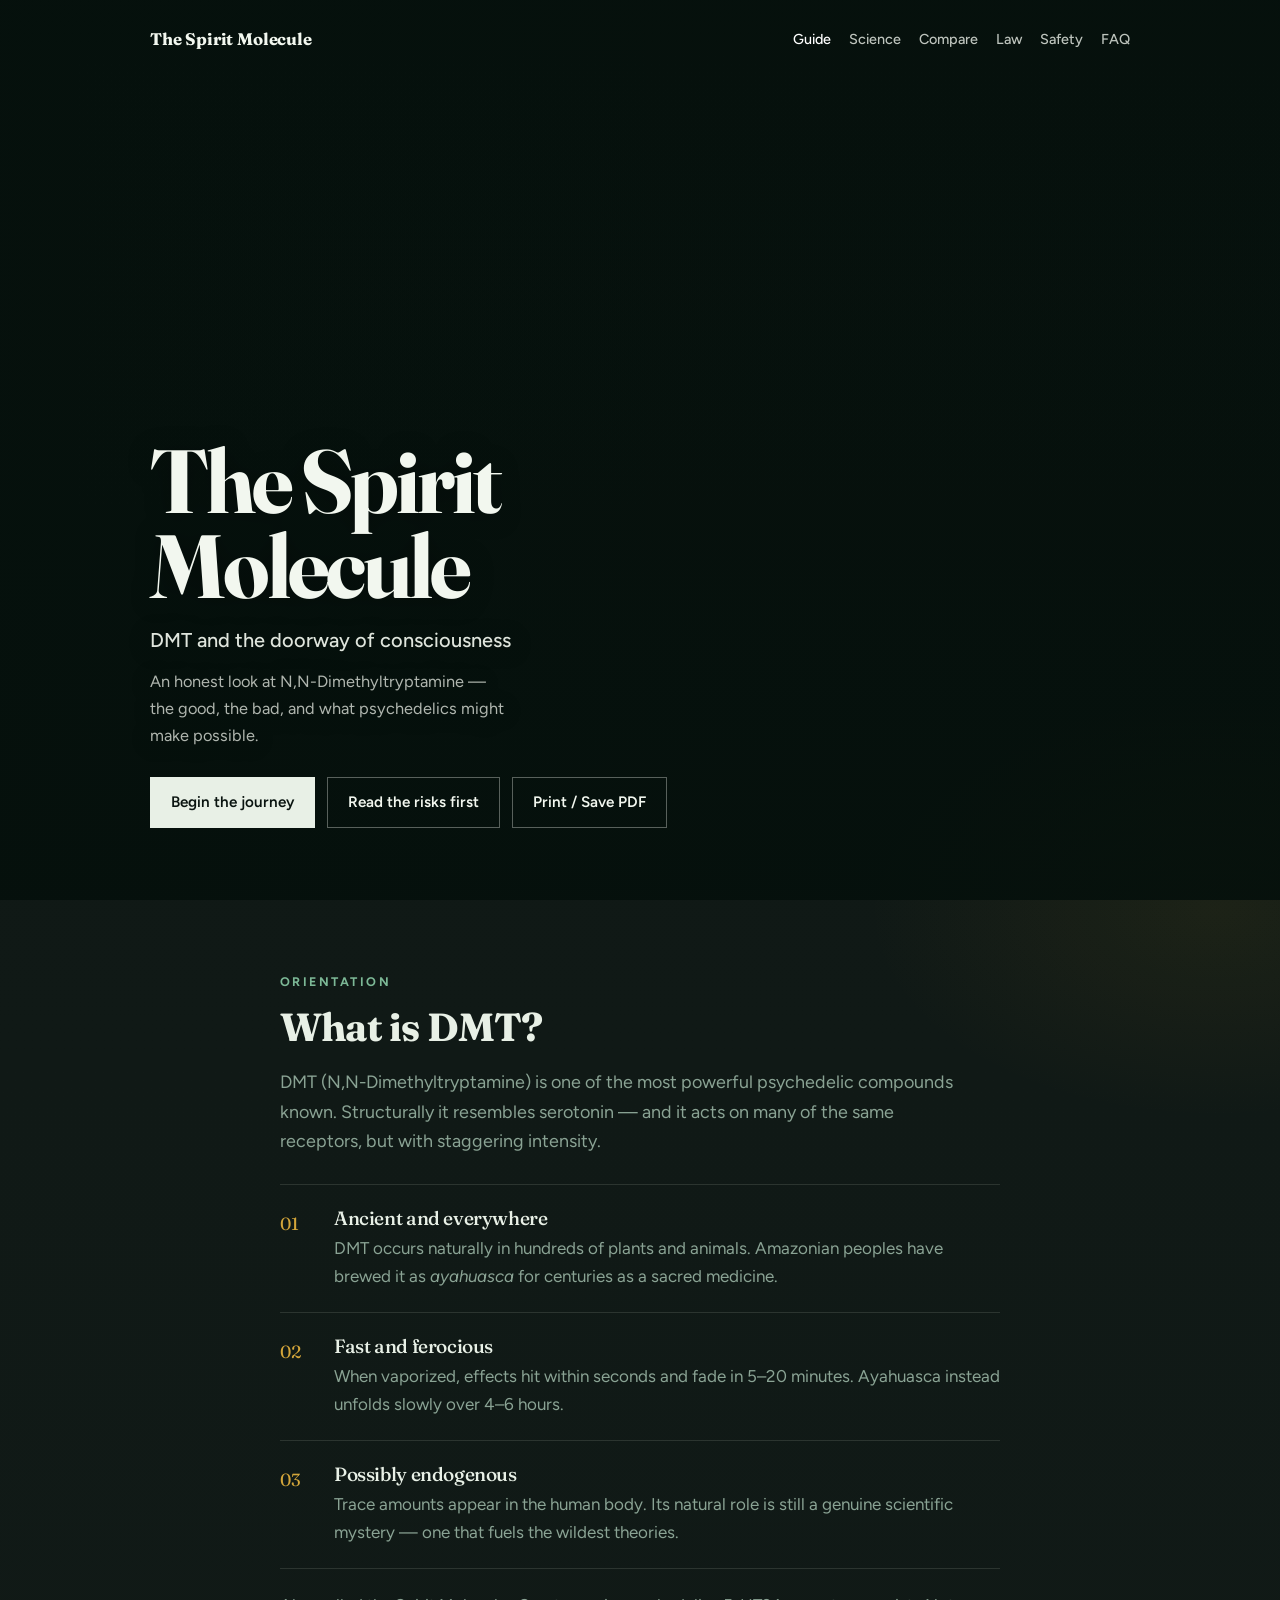
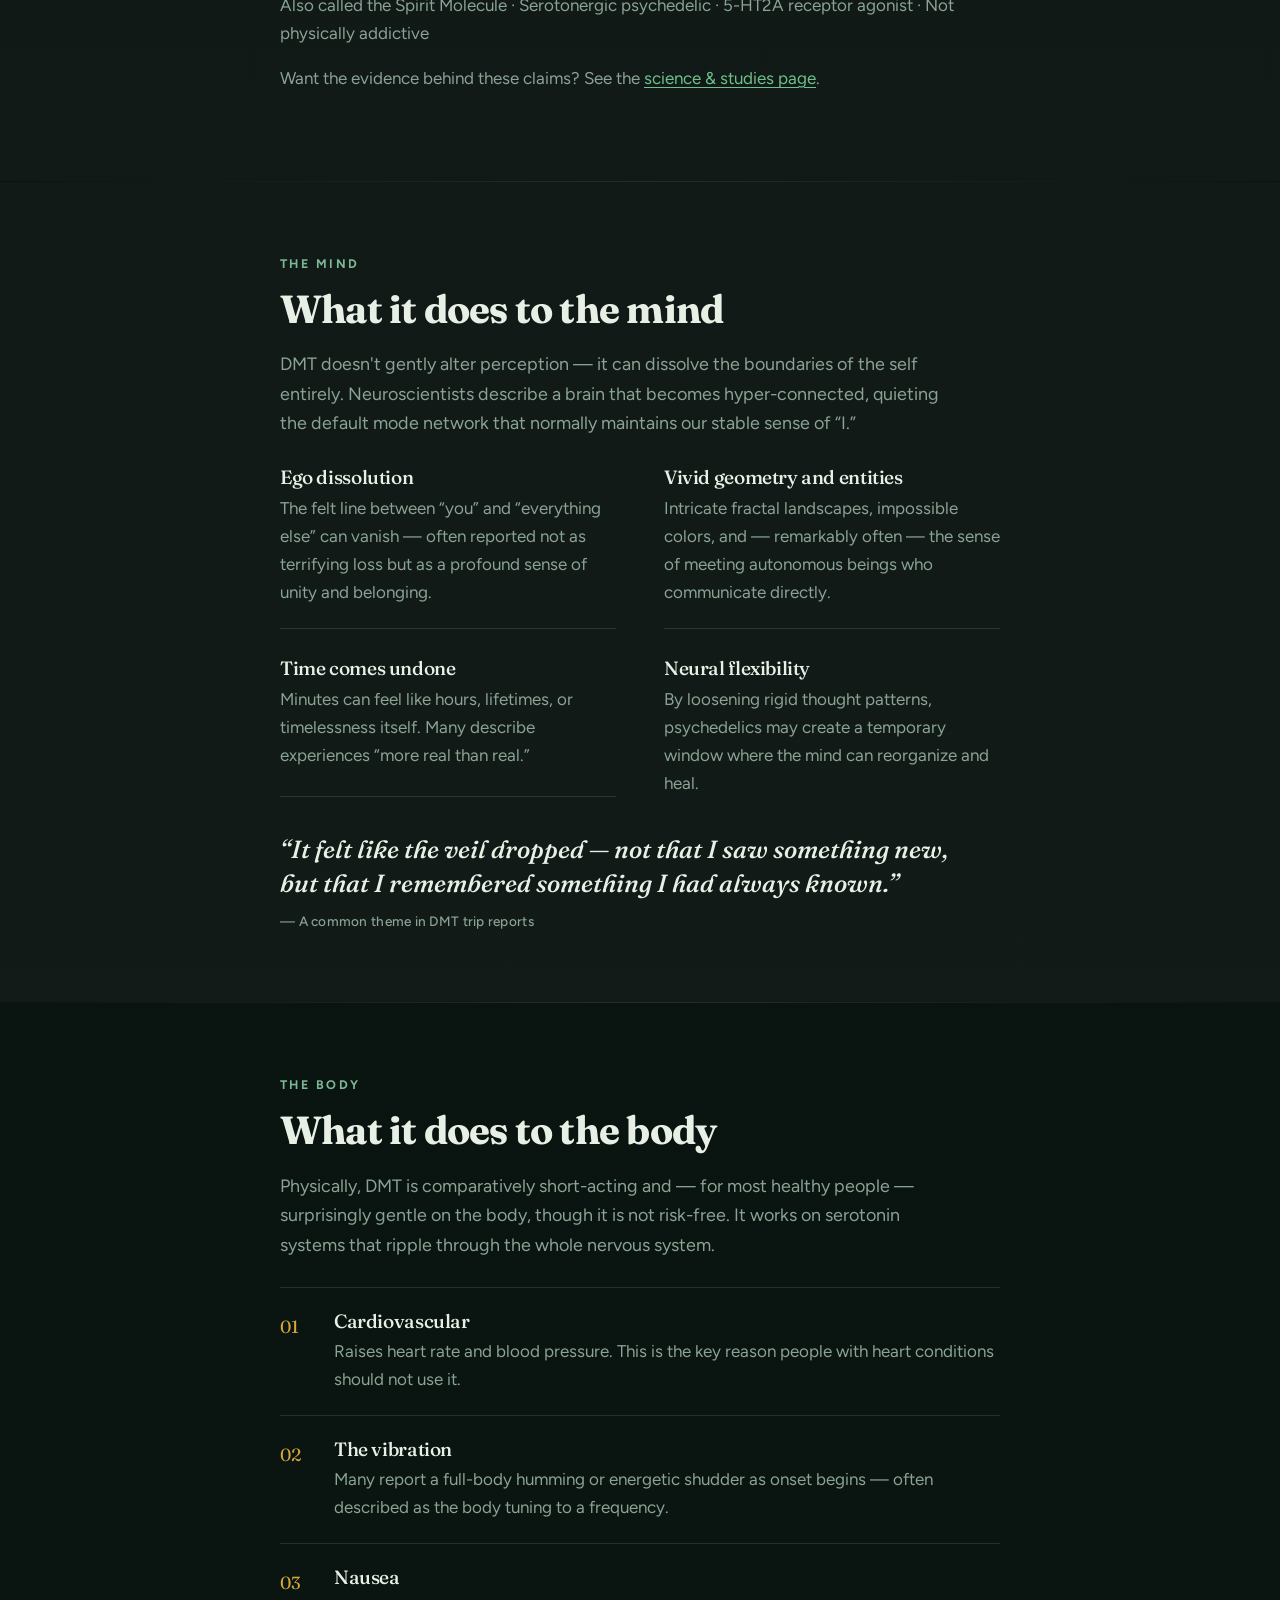
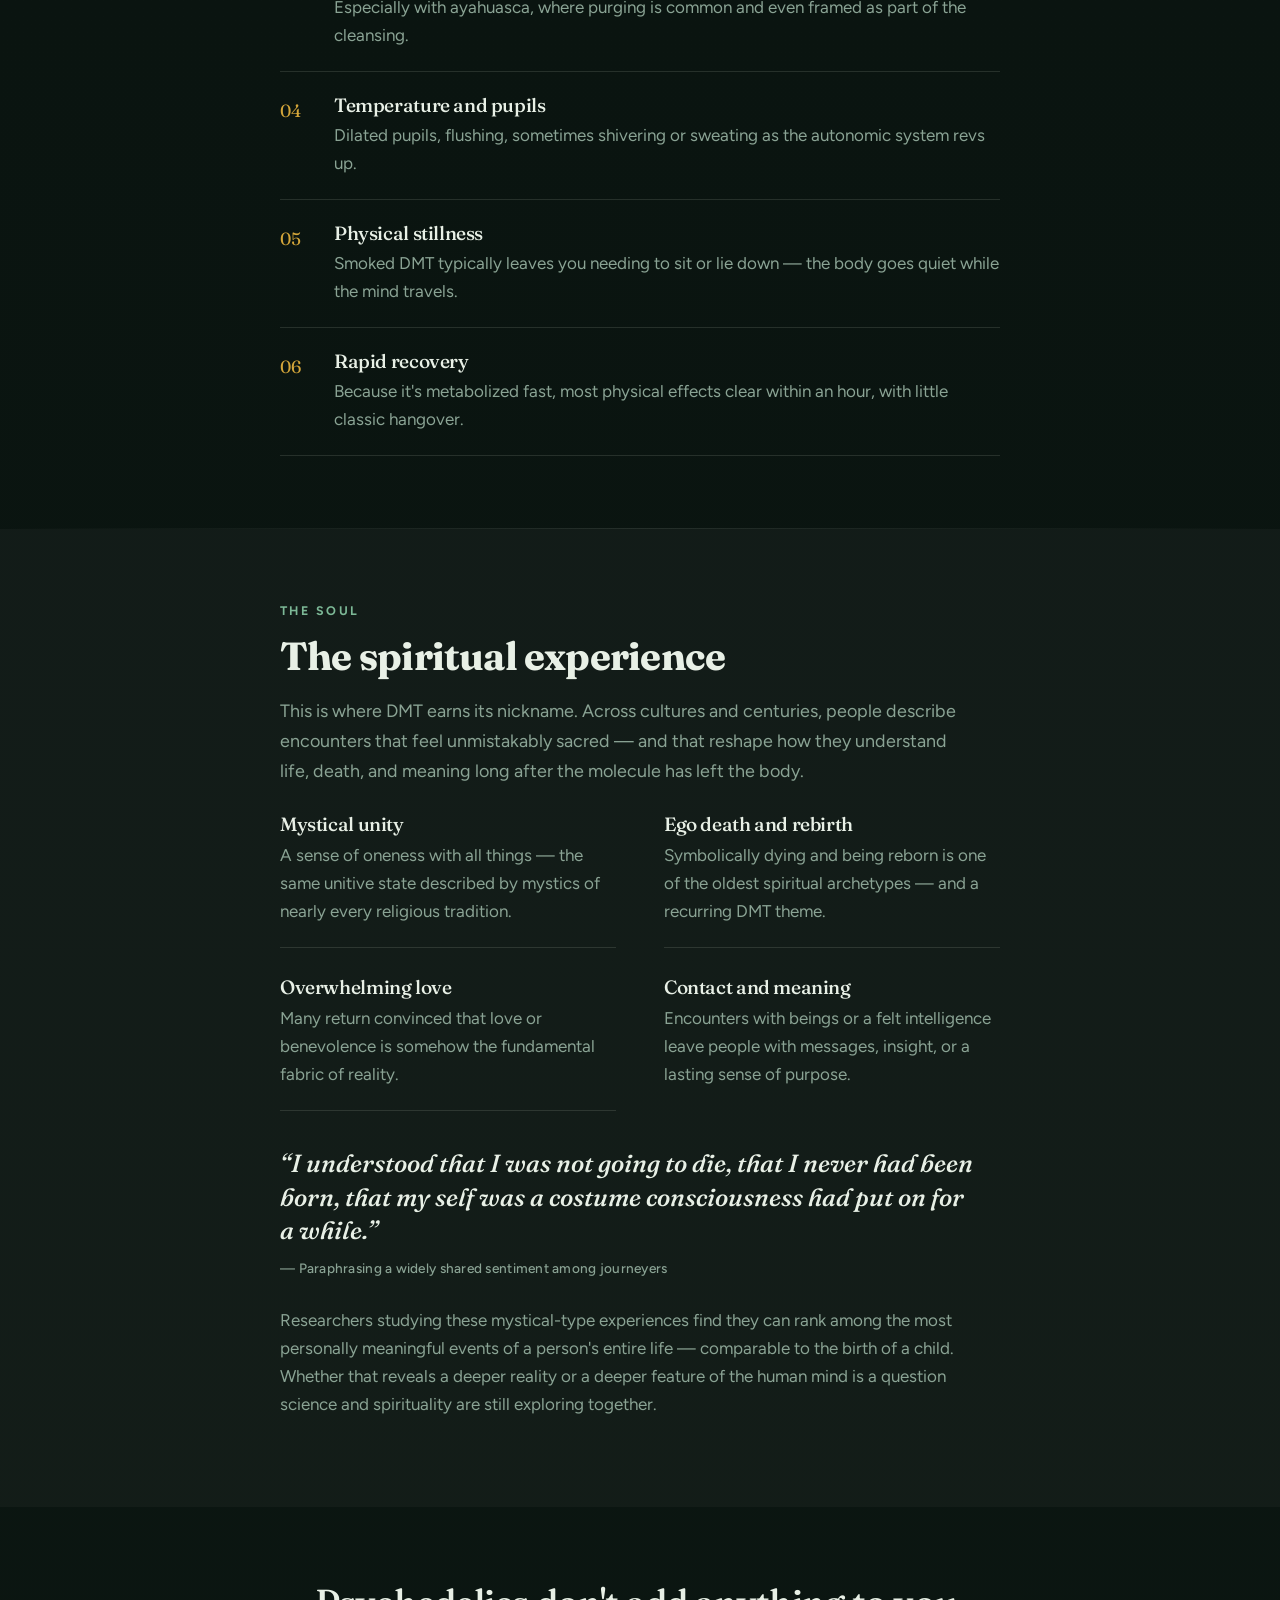
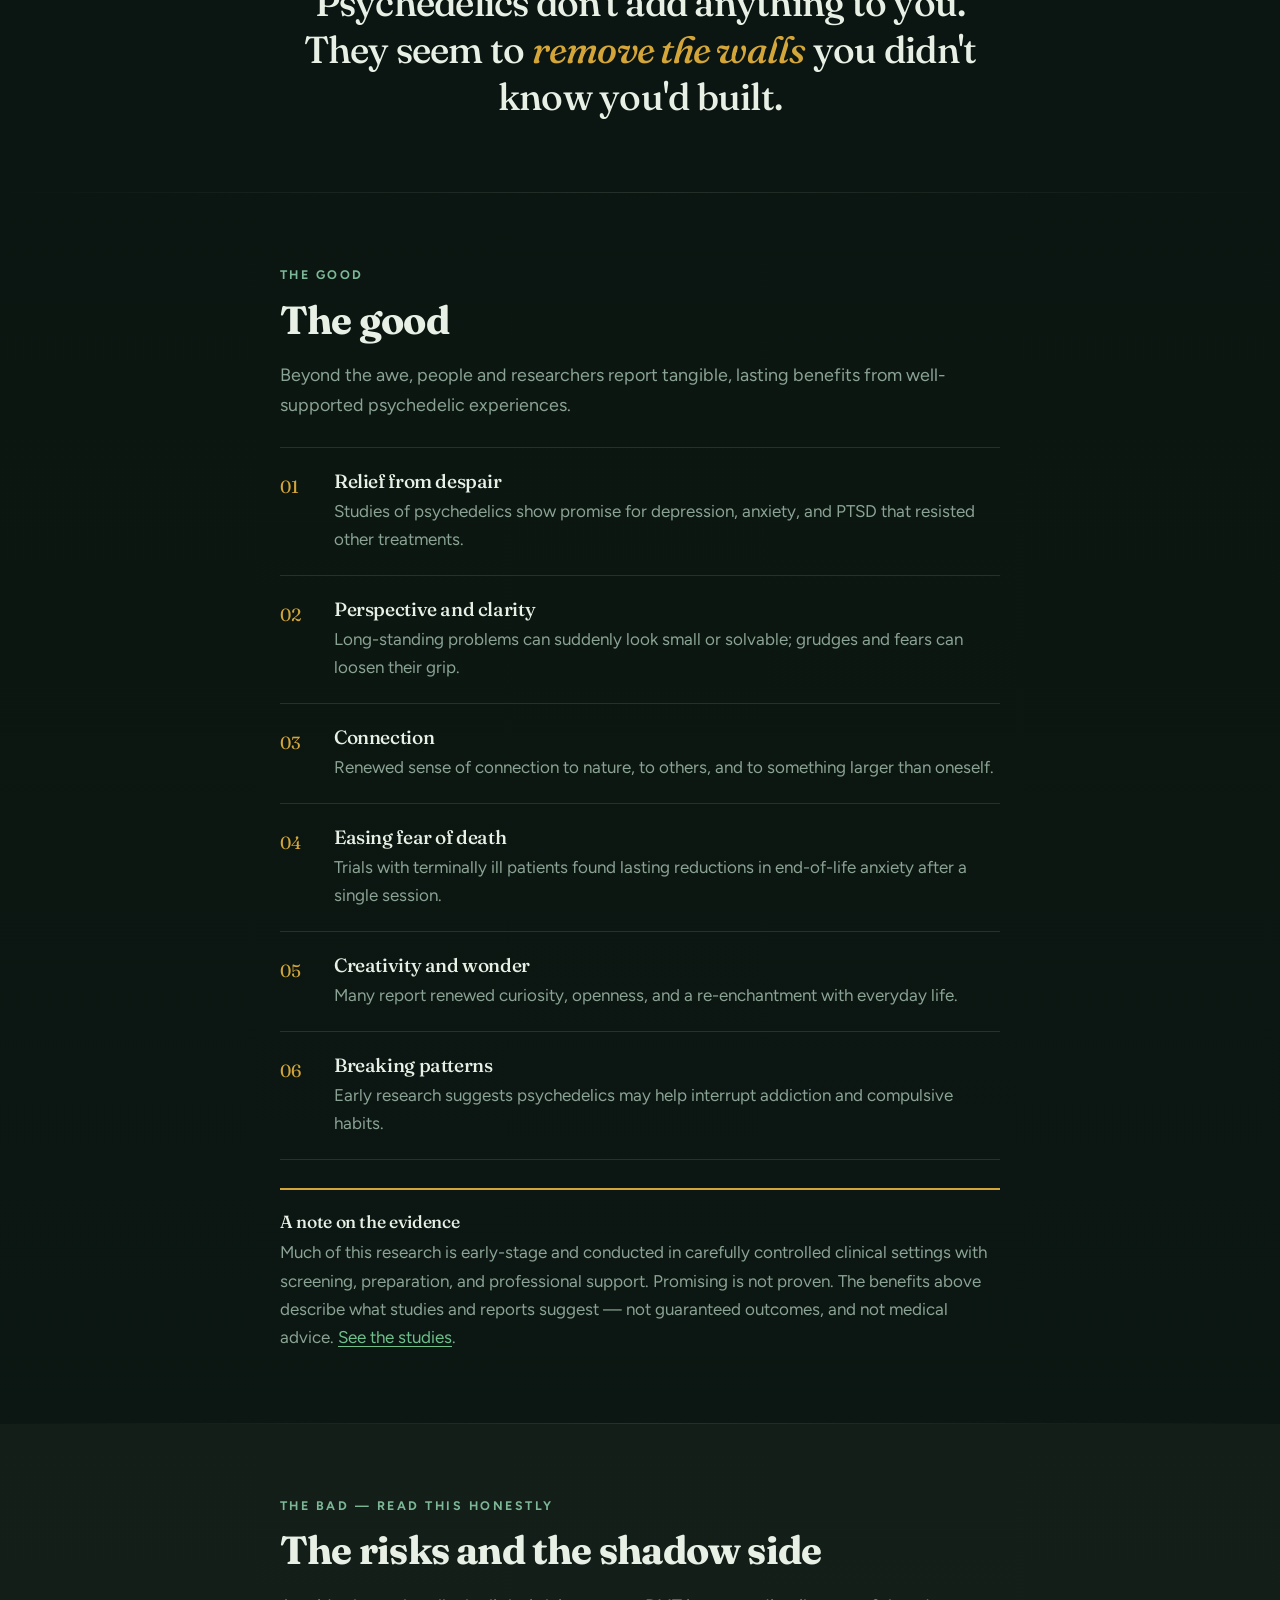
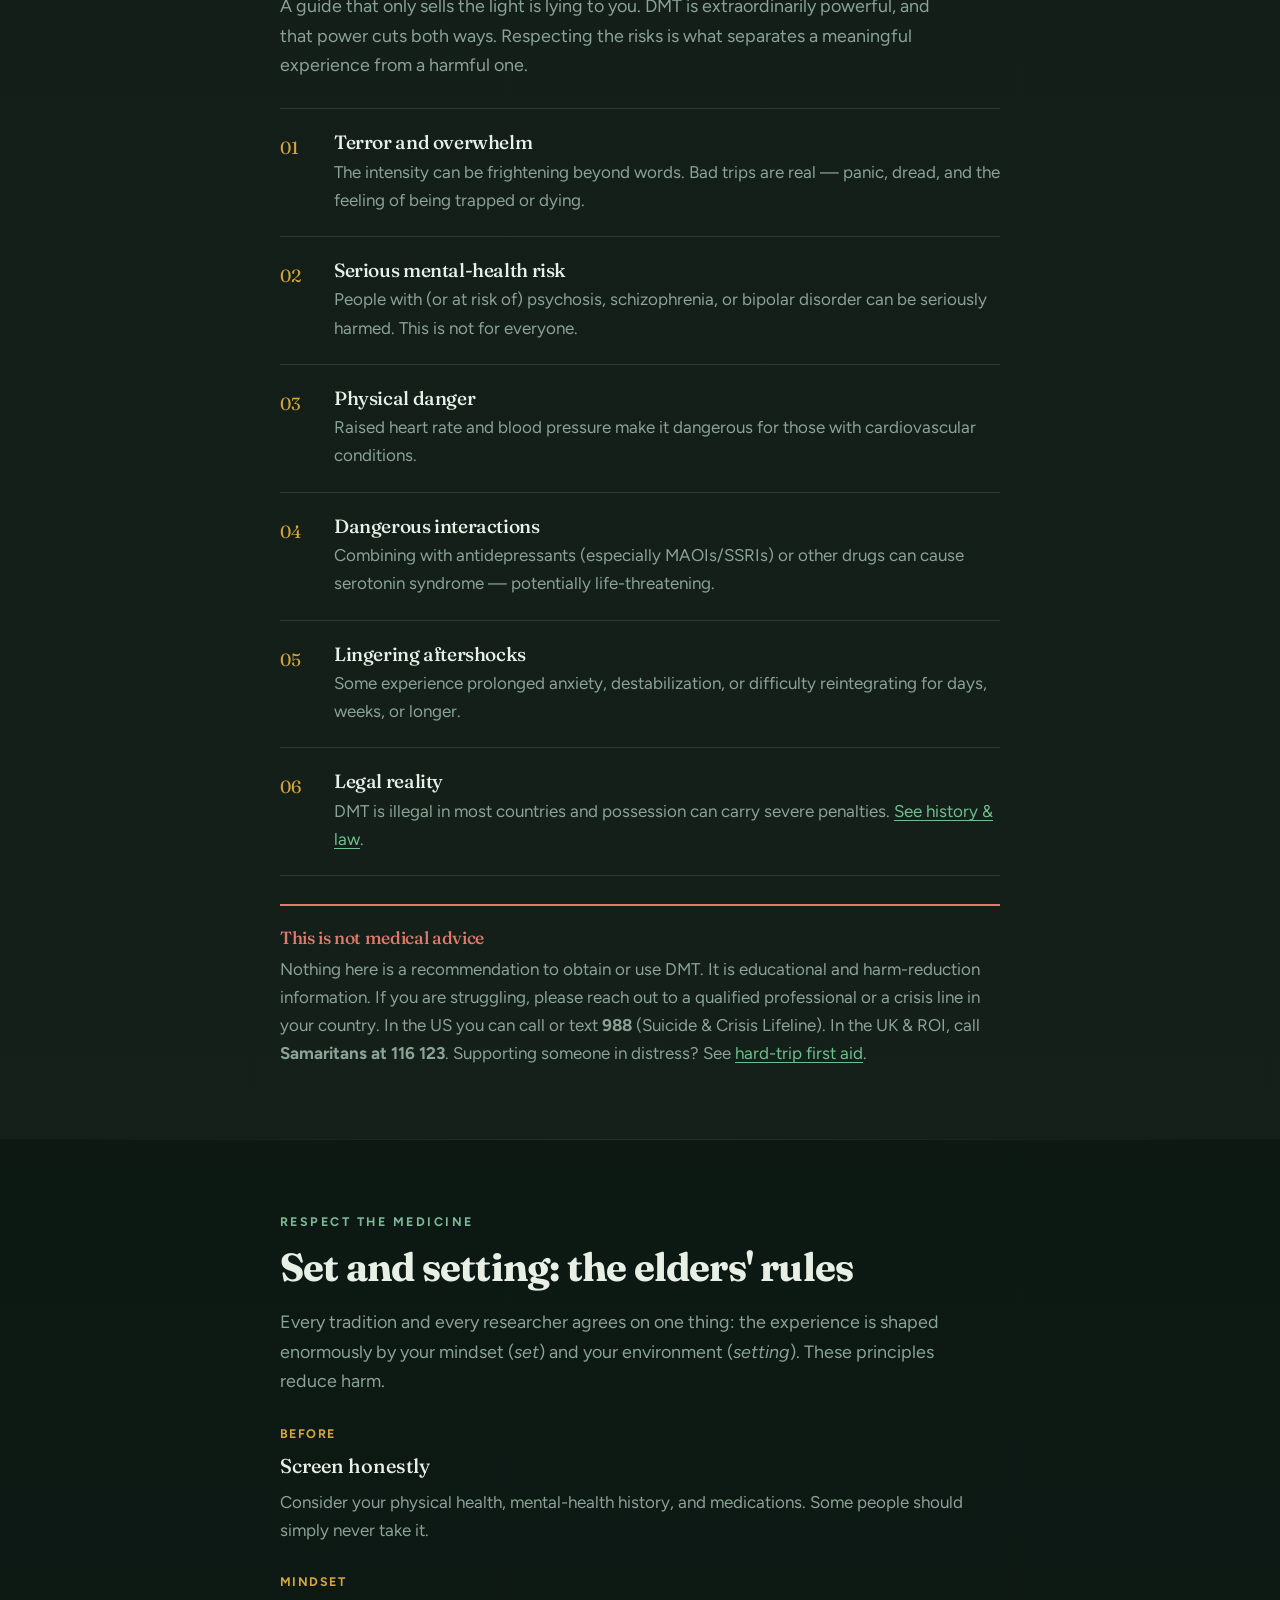
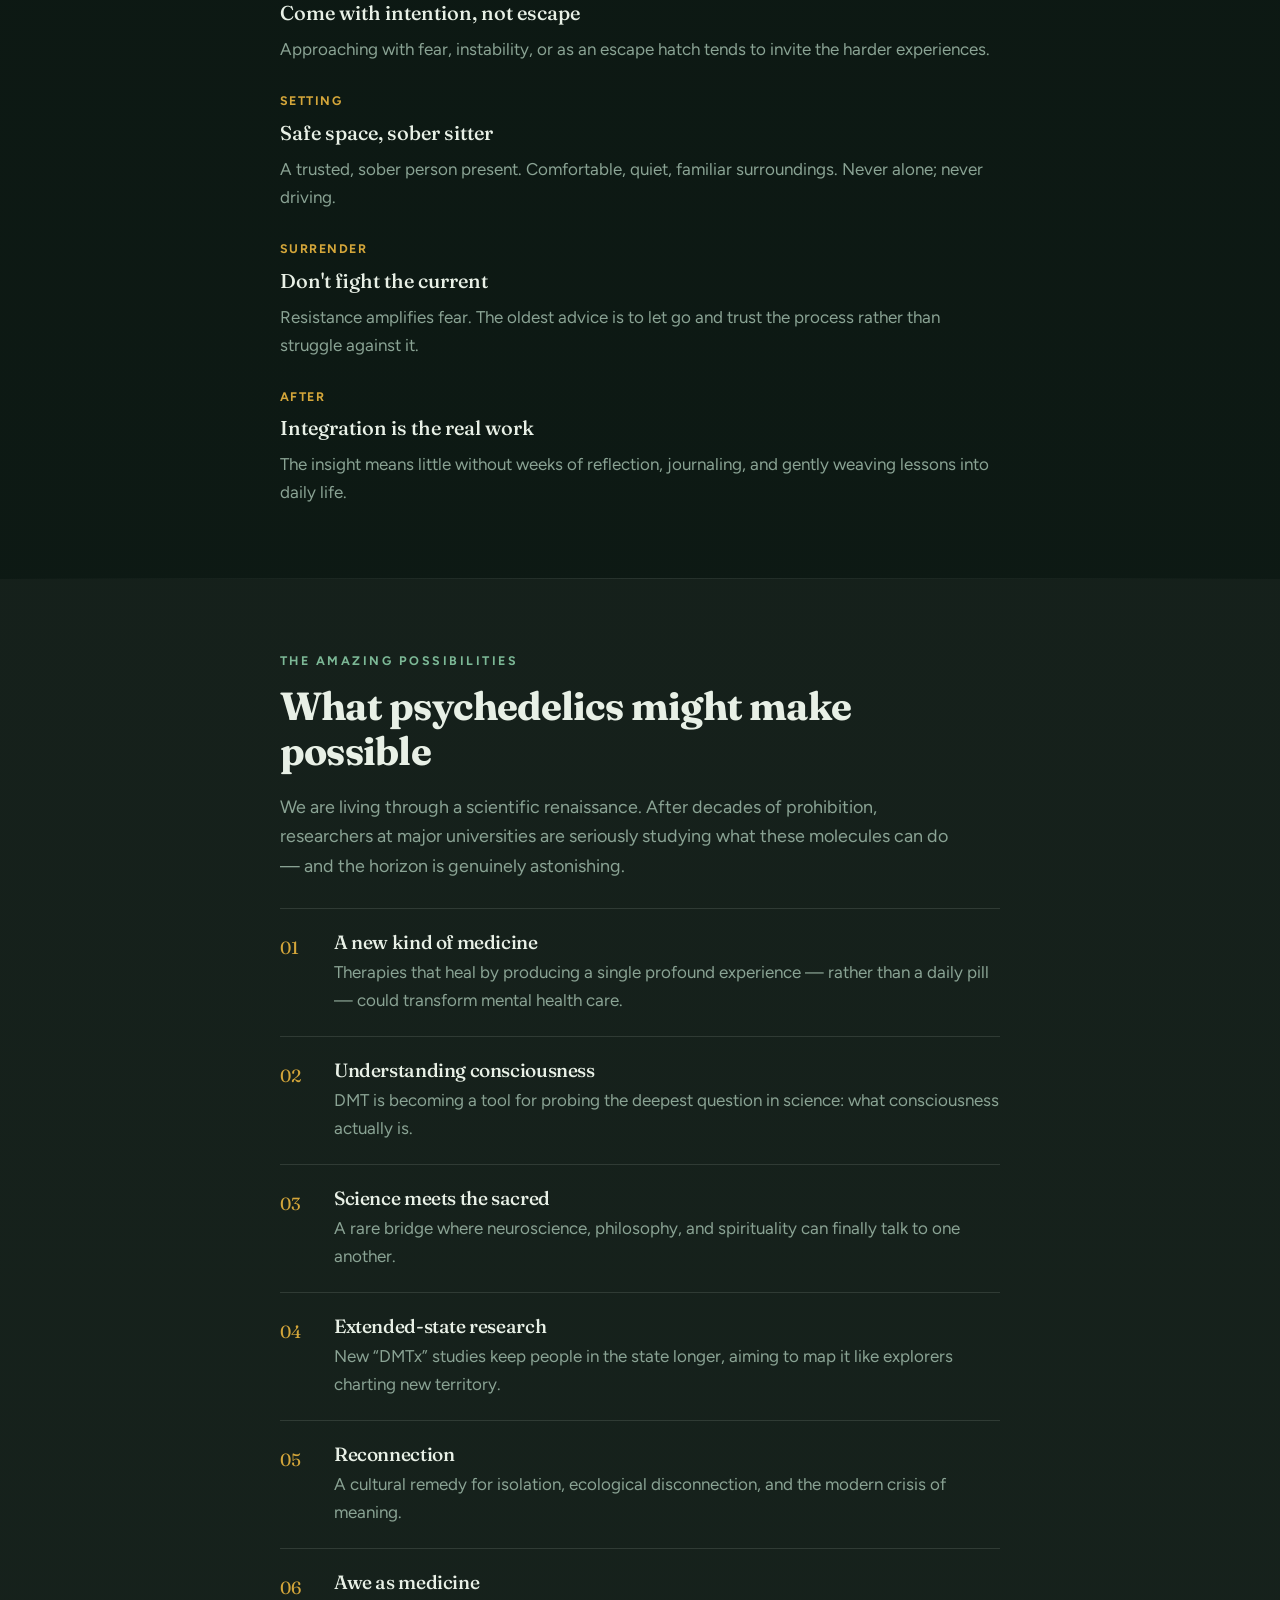
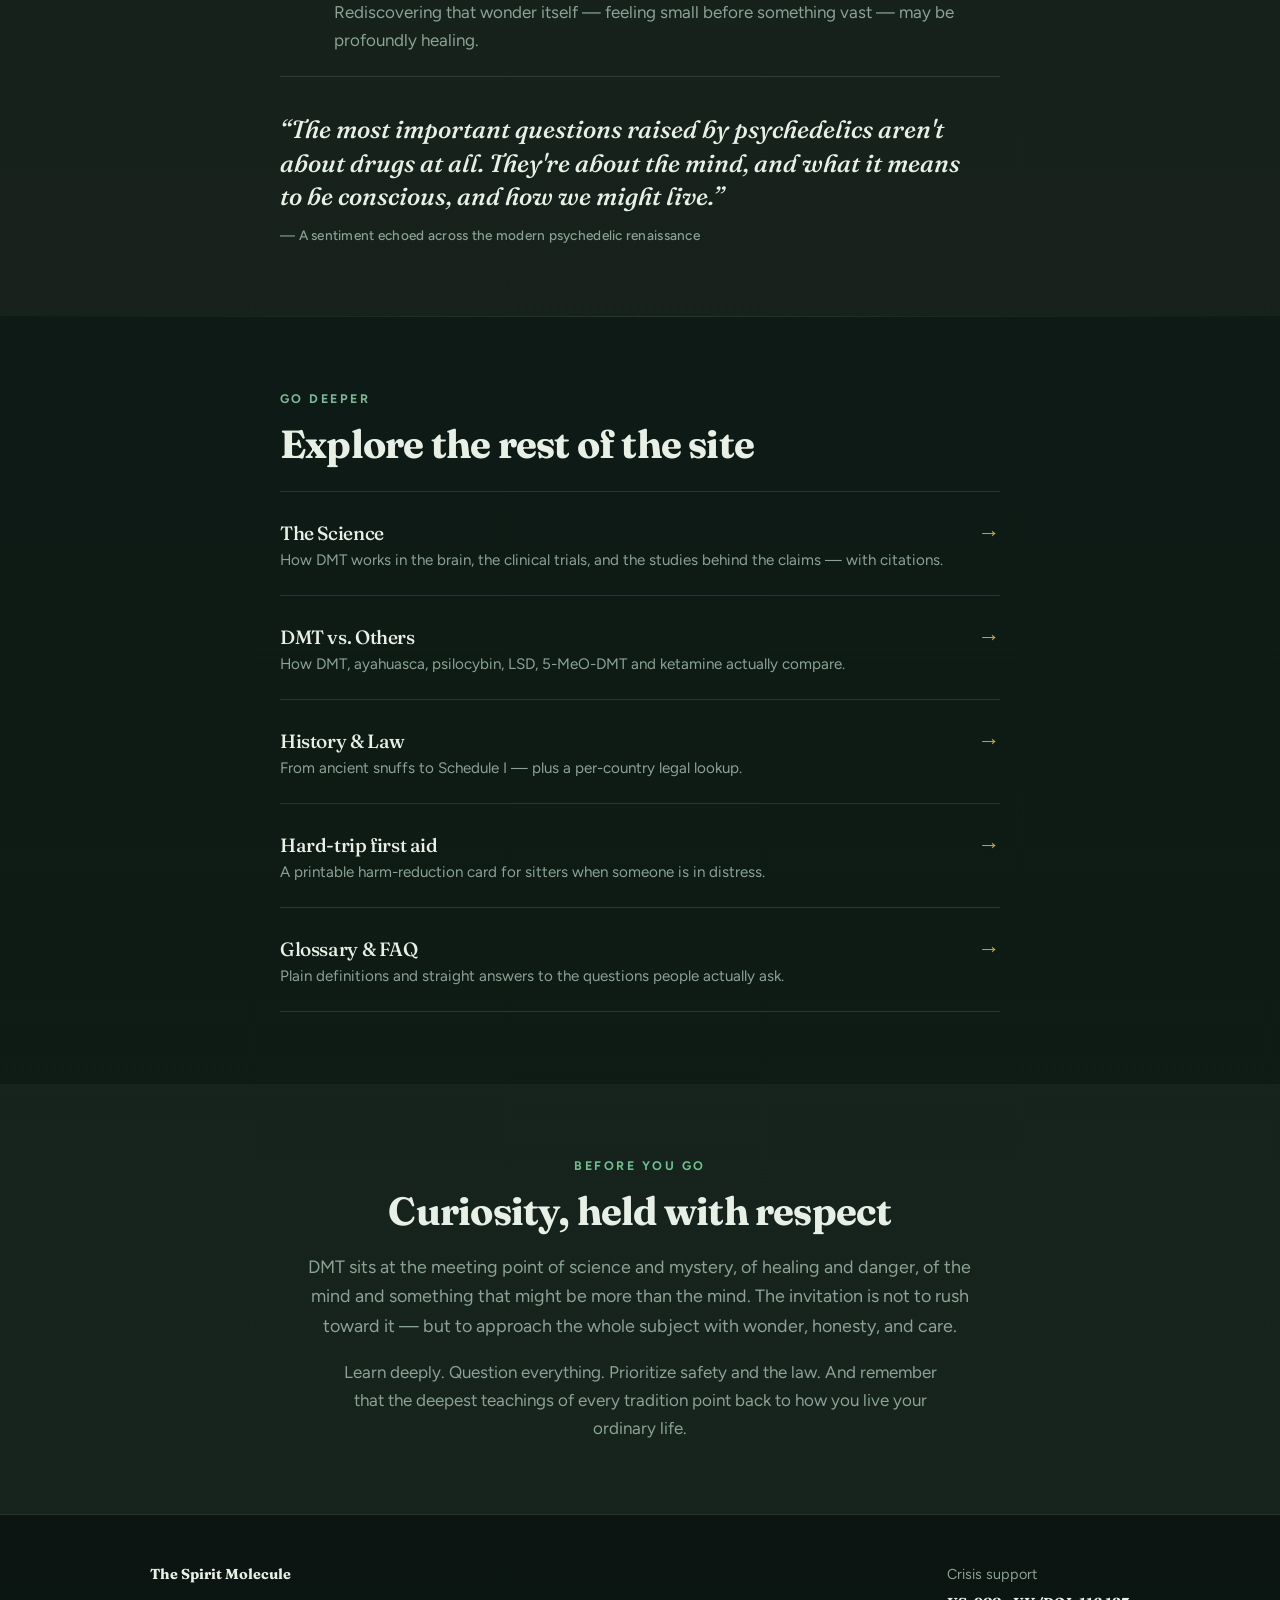
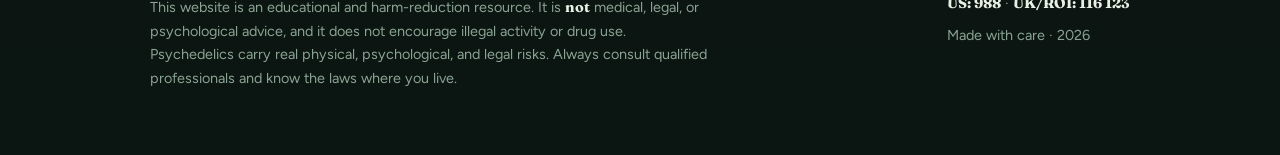
==== commit d9df1409: "Polish production readiness for The Spirit Molecule site. Add mobile hamburger navigation, stronger " ====
--- a/index.html
+++ b/index.html
@@ -5,6 +5,18 @@
 <meta name="viewport" content="width=device-width, initial-scale=1" />
 <title>The Spirit Molecule — DMT, the Mind, the Body & the Soul</title>
 <meta name="description" content="An honest, balanced guide to DMT: what it does to the mind, body, and spirit — the good, the bad, and the extraordinary possibilities of psychedelics." />
+<link rel="icon" href="favicon.svg" type="image/svg+xml" />
+<link rel="canonical" href="https://athaideconner.github.io/spirit-molecule/" />
+<meta property="og:type" content="website" />
+<meta property="og:site_name" content="The Spirit Molecule" />
+<meta property="og:title" content="The Spirit Molecule — DMT, the Mind, the Body & the Soul" />
+<meta property="og:description" content="An honest, balanced guide to DMT: what it does to the mind, body, and spirit — the good, the bad, and the extraordinary possibilities of psychedelics." />
+<meta property="og:url" content="https://athaideconner.github.io/spirit-molecule/" />
+<meta property="og:image" content="https://images.unsplash.com/photo-1511497584788-876760111969?auto=format&fit=crop&w=1200&q=80" />
+<meta name="twitter:card" content="summary_large_image" />
+<meta name="twitter:title" content="The Spirit Molecule — DMT, the Mind, the Body & the Soul" />
+<meta name="twitter:description" content="An honest, balanced guide to DMT: what it does to the mind, body, and spirit — the good, the bad, and the extraordinary possibilities of psychedelics." />
+<meta name="twitter:image" content="https://images.unsplash.com/photo-1511497584788-876760111969?auto=format&fit=crop&w=1200&q=80" />
 <link rel="stylesheet" href="styles.css" />
 <link rel="stylesheet" href="print.css" media="print" />
 </head>
@@ -13,7 +25,11 @@
 <nav>
   <div class="wrap">
     <a class="brand" href="index.html">The Spirit Molecule</a>
-    <div class="navlinks">
+    <button type="button" class="nav-toggle" aria-expanded="false" aria-controls="site-nav" data-nav-toggle>
+      <span class="sr-only">Open menu</span>
+      <span class="nav-toggle-bars" aria-hidden="true"></span>
+    </button>
+    <div class="navlinks" id="site-nav">
       <a href="index.html" class="active">Guide</a>
       <a href="science.html">Science</a>
       <a href="compare.html">Compare</a>
--- a/styles.css
+++ b/styles.css
@@ -79,6 +79,65 @@
   letter-spacing: -0.01em;
 }
 .brand:hover { color: #fff; }
+.nav-toggle {
+  margin-left: auto;
+  display: none;
+  width: 44px;
+  height: 44px;
+  padding: 0;
+  border: 1px solid rgba(242, 247, 239, 0.28);
+  background: rgba(8, 22, 16, 0.35);
+  color: #f2f7ef;
+  border-radius: 8px;
+  cursor: pointer;
+  align-items: center;
+  justify-content: center;
+  z-index: 50;
+}
+.nav-toggle:hover { background: rgba(8, 22, 16, 0.55); }
+.nav-toggle-bars,
+.nav-toggle-bars::before,
+.nav-toggle-bars::after {
+  display: block;
+  width: 18px;
+  height: 2px;
+  background: currentColor;
+  border-radius: 1px;
+  transition: transform 0.2s ease, opacity 0.2s ease;
+}
+.nav-toggle-bars {
+  position: relative;
+}
+.nav-toggle-bars::before,
+.nav-toggle-bars::after {
+  content: "";
+  position: absolute;
+  left: 0;
+}
+.nav-toggle-bars::before { top: -6px; }
+.nav-toggle-bars::after { top: 6px; }
+.nav-toggle[aria-expanded="true"] .nav-toggle-bars {
+  background: transparent;
+}
+.nav-toggle[aria-expanded="true"] .nav-toggle-bars::before {
+  top: 0;
+  transform: rotate(45deg);
+}
+.nav-toggle[aria-expanded="true"] .nav-toggle-bars::after {
+  top: 0;
+  transform: rotate(-45deg);
+}
+.sr-only {
+  position: absolute;
+  width: 1px;
+  height: 1px;
+  padding: 0;
+  margin: -1px;
+  overflow: hidden;
+  clip: rect(0, 0, 0, 0);
+  white-space: nowrap;
+  border: 0;
+}
 .navlinks {
   margin-left: auto;
   display: flex;
@@ -89,6 +148,9 @@
 .navlinks a {
   color: rgba(242, 247, 239, 0.78);
   text-decoration: none;
+  min-height: 44px;
+  display: inline-flex;
+  align-items: center;
 }
 .navlinks a:hover,
 .navlinks a.active { color: #fff; }
@@ -104,9 +166,45 @@
 body:not(:has(.hero-full)) .navlinks a { color: var(--muted); }
 body:not(:has(.hero-full)) .navlinks a:hover,
 body:not(:has(.hero-full)) .navlinks a.active { color: var(--ink); }
-
-@media (max-width: 720px) {
-  .navlinks { gap: 10px; font-size: 0.75rem; flex-wrap: wrap; justify-content: flex-end; max-width: 70%; }
+body:not(:has(.hero-full)) .nav-toggle {
+  border-color: var(--line);
+  background: rgba(255, 255, 255, 0.04);
+  color: var(--ink);
+}
+
+@media (max-width: 760px) {
+  .nav-toggle { display: inline-flex; }
+  .navlinks {
+    display: none;
+    position: absolute;
+    top: calc(100% + 8px);
+    right: 20px;
+    left: 20px;
+    margin: 0;
+    padding: 10px;
+    flex-direction: column;
+    gap: 2px;
+    background: rgba(8, 18, 14, 0.96);
+    border: 1px solid var(--line);
+    border-radius: 12px;
+    backdrop-filter: blur(14px);
+    box-shadow: 0 18px 40px rgba(0, 0, 0, 0.35);
+    z-index: 45;
+  }
+  .navlinks.is-open { display: flex; }
+  .navlinks a {
+    padding: 0 14px;
+    border-radius: 8px;
+    font-size: 1rem;
+    color: rgba(242, 247, 239, 0.88);
+  }
+  .navlinks a:hover,
+  .navlinks a.active {
+    color: #fff;
+    background: rgba(111, 191, 140, 0.12);
+  }
+  nav .wrap { position: relative; }
+  body.nav-open { overflow: hidden; }
 }
 
 /* Tools bar */
@@ -301,8 +399,13 @@
   position: absolute;
   inset: 0;
   background:
-    linear-gradient(180deg, rgba(8, 22, 16, 0.35) 0%, rgba(8, 22, 16, 0.15) 35%, rgba(8, 22, 16, 0.78) 100%),
-    linear-gradient(90deg, rgba(8, 22, 16, 0.45) 0%, transparent 55%);
+    linear-gradient(180deg, rgba(5, 16, 12, 0.55) 0%, rgba(5, 16, 12, 0.28) 32%, rgba(5, 16, 12, 0.88) 100%),
+    linear-gradient(90deg, rgba(5, 16, 12, 0.55) 0%, transparent 58%);
+}
+.hero-full .hero-brand,
+.hero-full h1,
+.hero-full .sub {
+  text-shadow: 0 2px 24px rgba(0, 0, 0, 0.35);
 }
 .hero-full .wrap {
   position: relative;
@@ -380,7 +483,11 @@
   content: "";
   position: absolute;
   inset: 0;
-  background: linear-gradient(180deg, rgba(8, 22, 16, 0.45) 0%, rgba(8, 22, 16, 0.72) 100%);
+  background: linear-gradient(180deg, rgba(5, 16, 12, 0.58) 0%, rgba(5, 16, 12, 0.82) 100%);
+}
+.hero-page h1,
+.hero-page .sub {
+  text-shadow: 0 2px 20px rgba(0, 0, 0, 0.3);
 }
 .hero-page .wrap {
   position: relative;
@@ -767,6 +874,17 @@
   transform: none;
 }
 
+@media (max-width: 760px) {
+  body { font-size: 17.5px; line-height: 1.7; }
+  .hero-full .wrap { padding-bottom: 56px; }
+  .hero-full .sub { font-size: 1.05rem; }
+  .btn {
+    min-height: 44px;
+    display: inline-flex;
+    align-items: center;
+  }
+}
+
 @media (prefers-reduced-motion: reduce) {
   .hero-full .hero-media img { animation: none; }
   .hero-brand, .hero-full h1, .hero-full .sub, .cta {
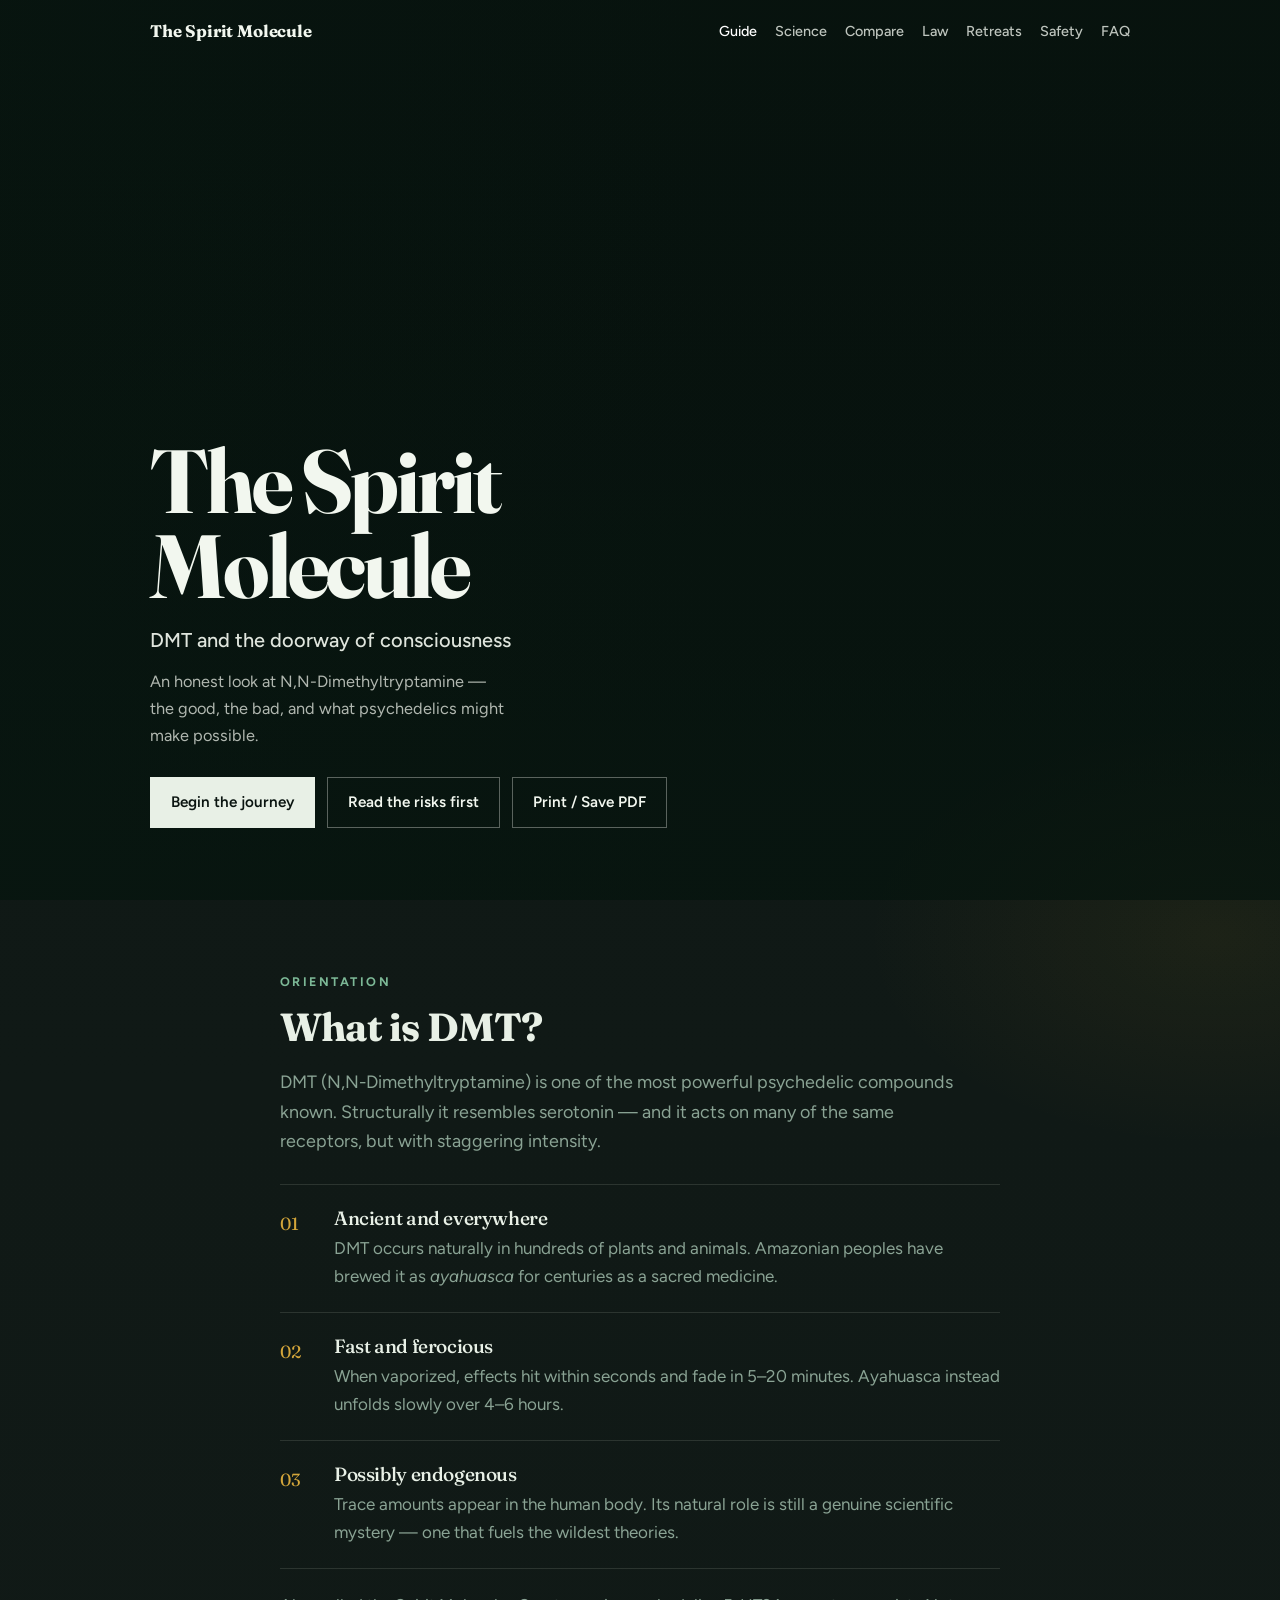
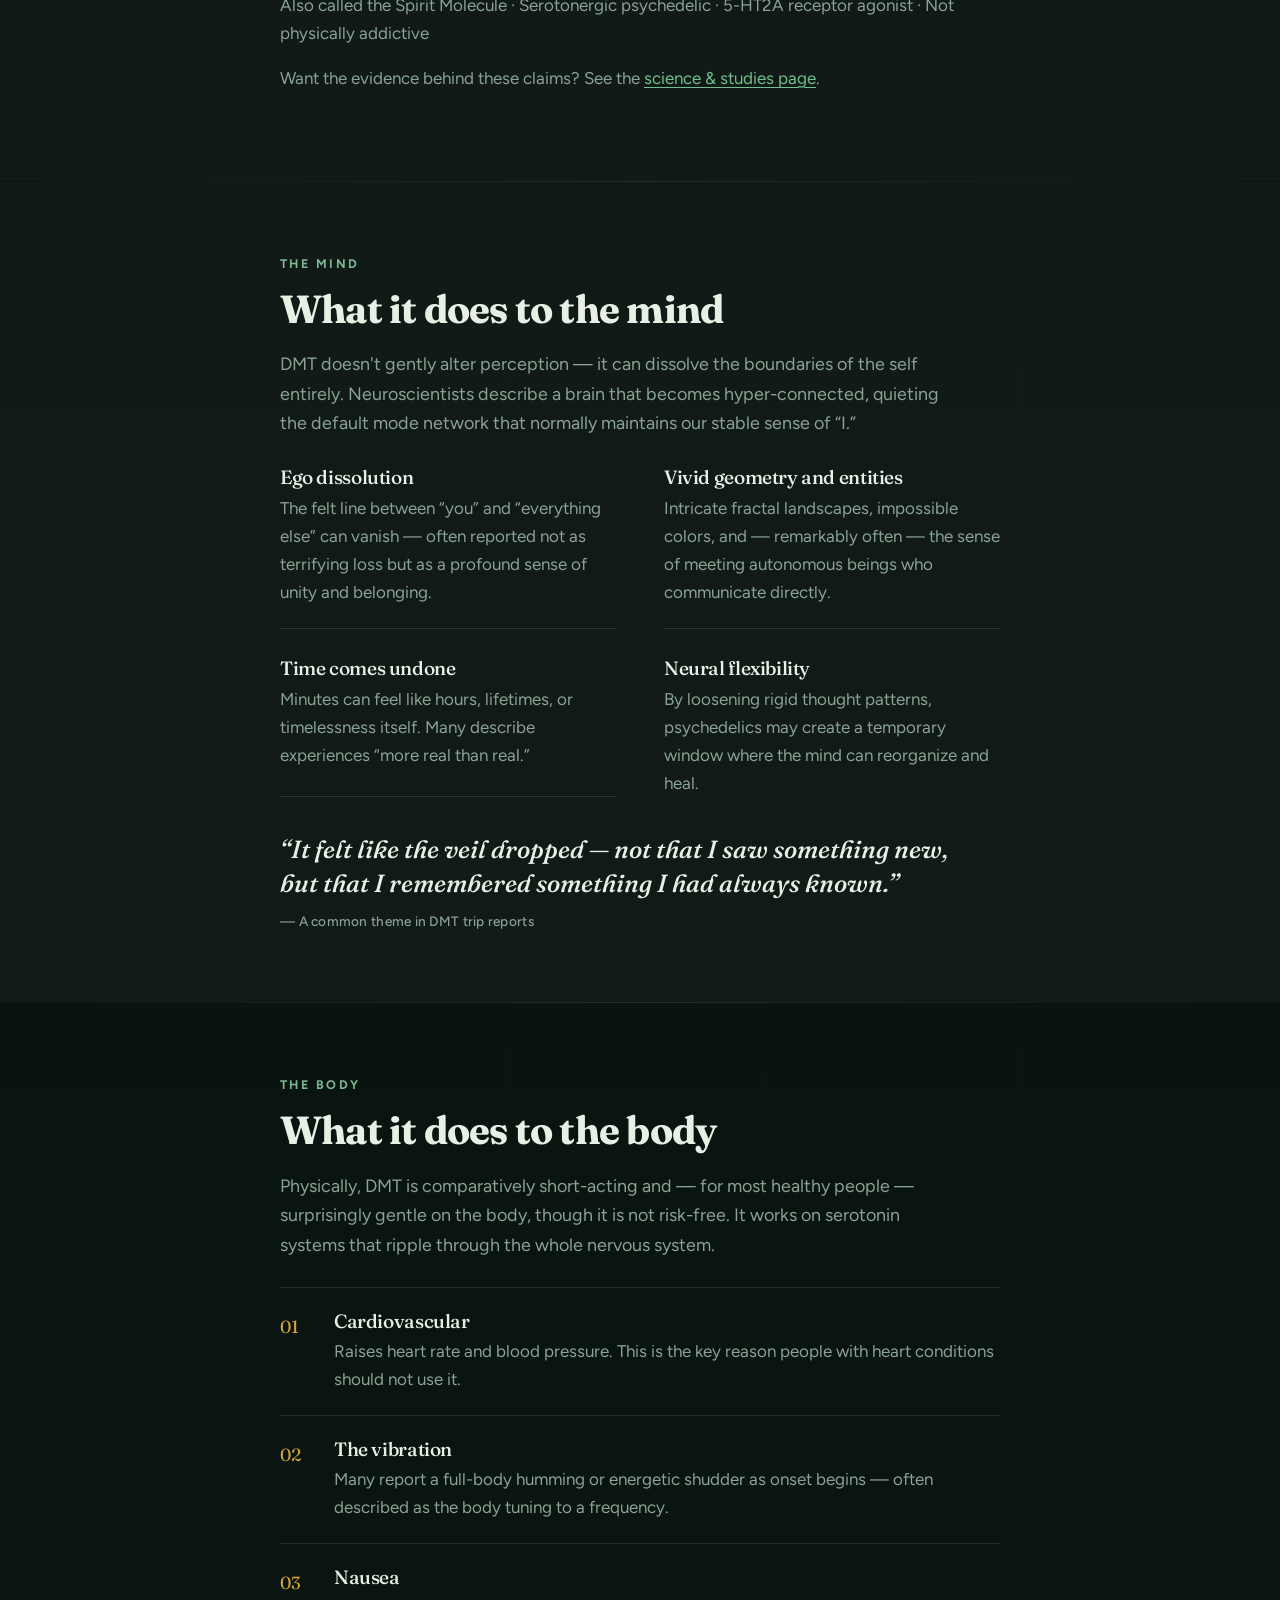
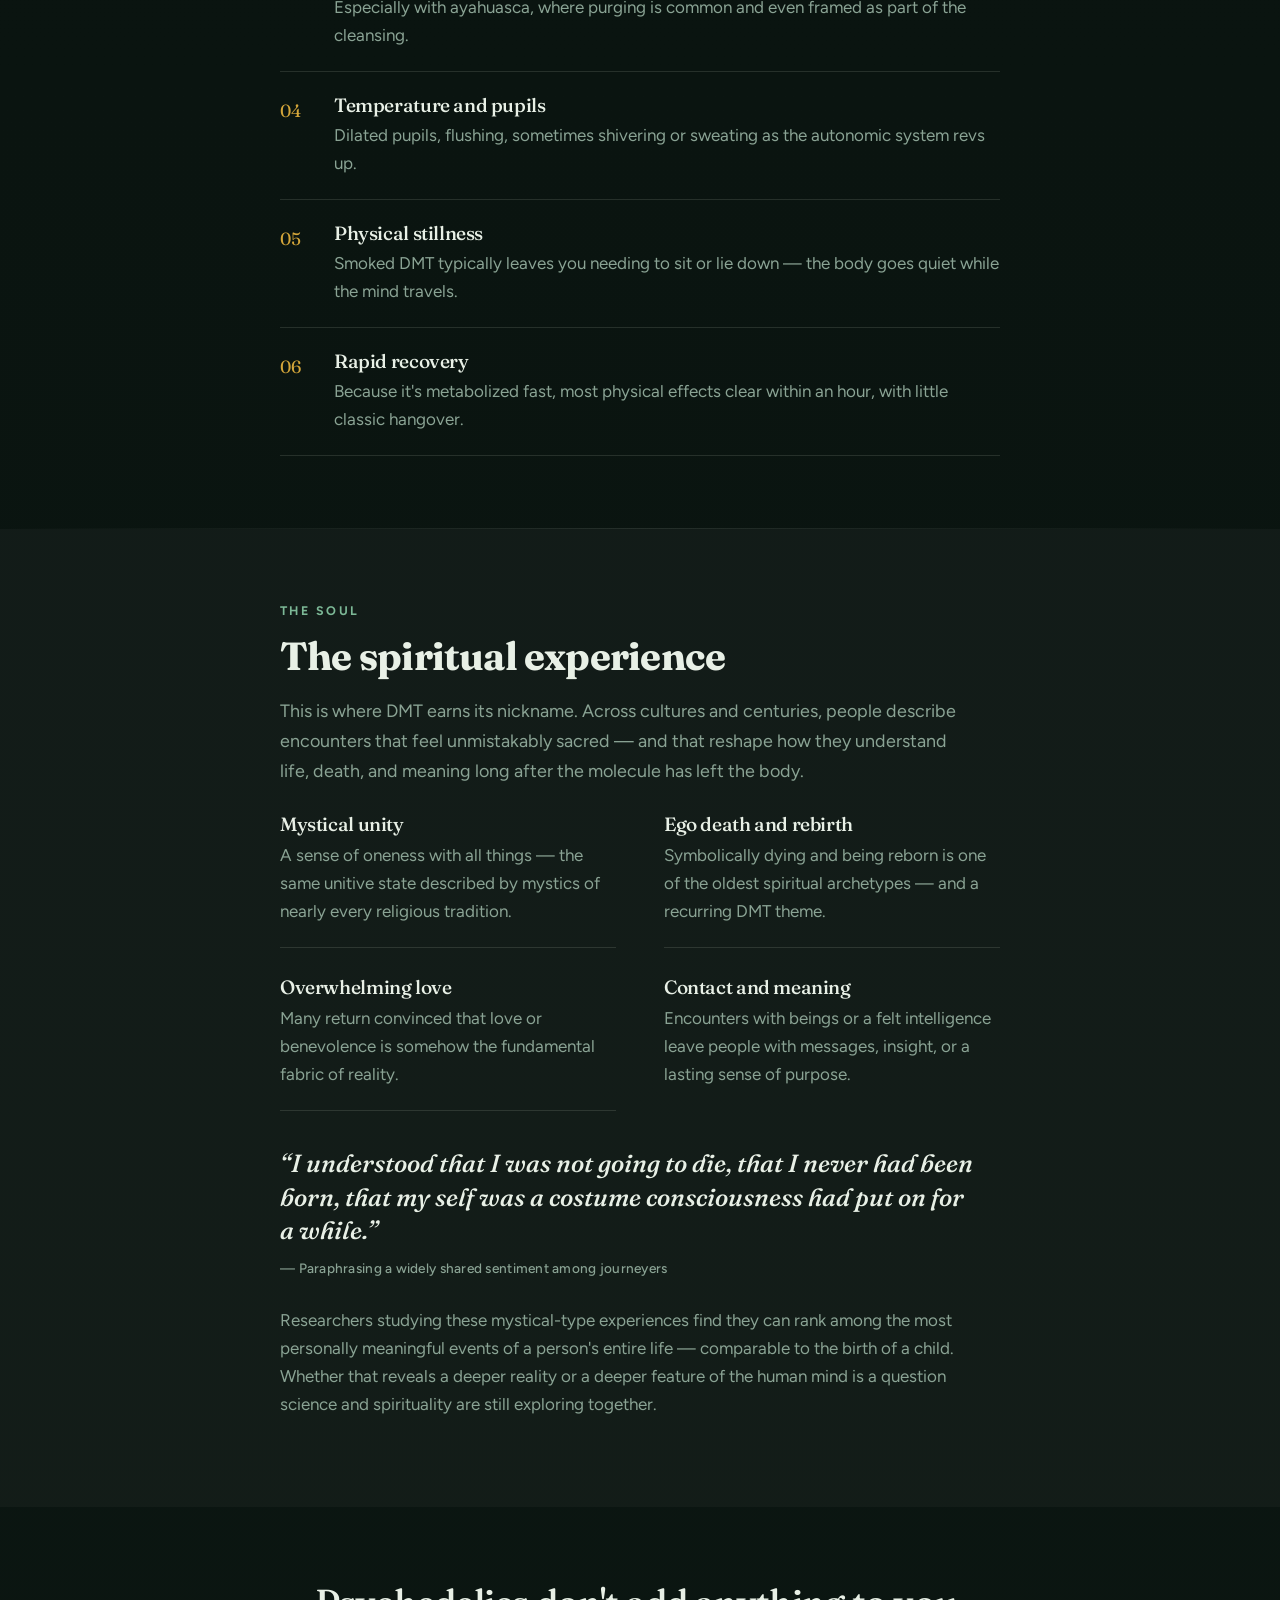
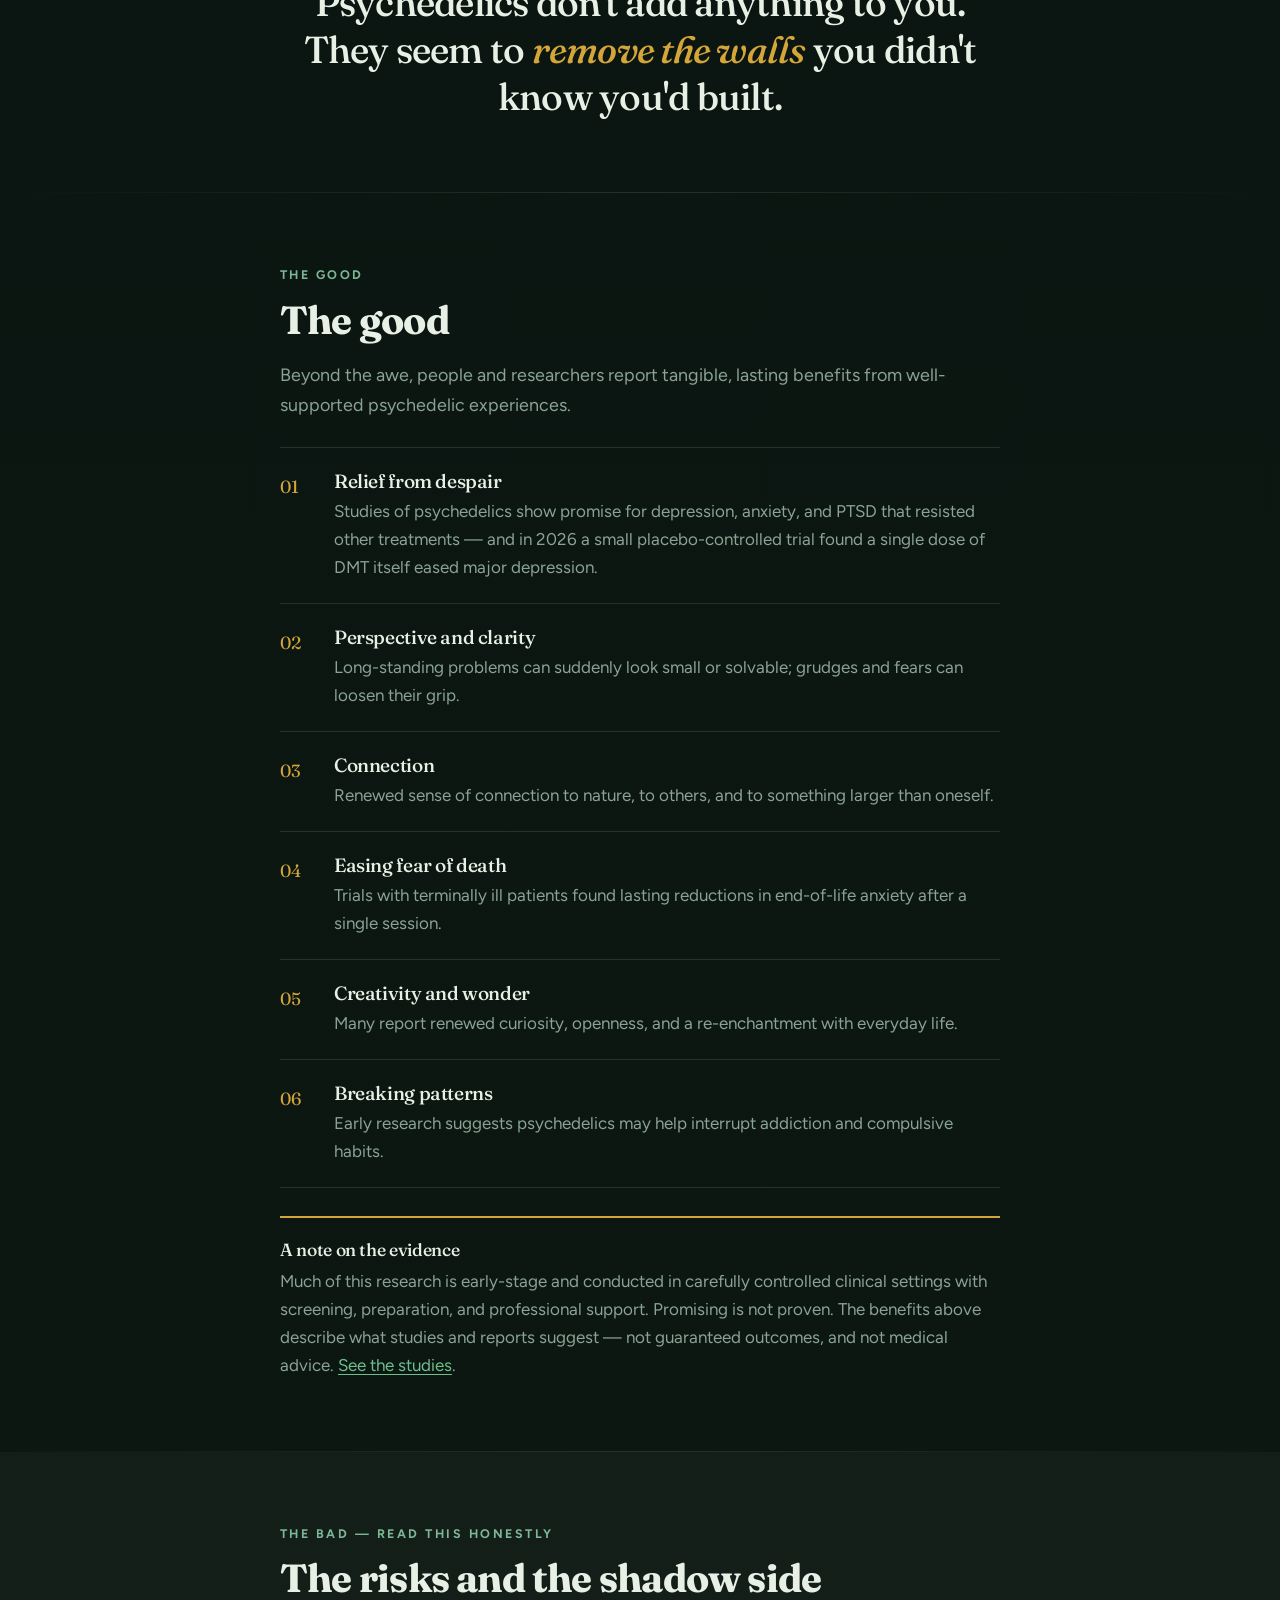
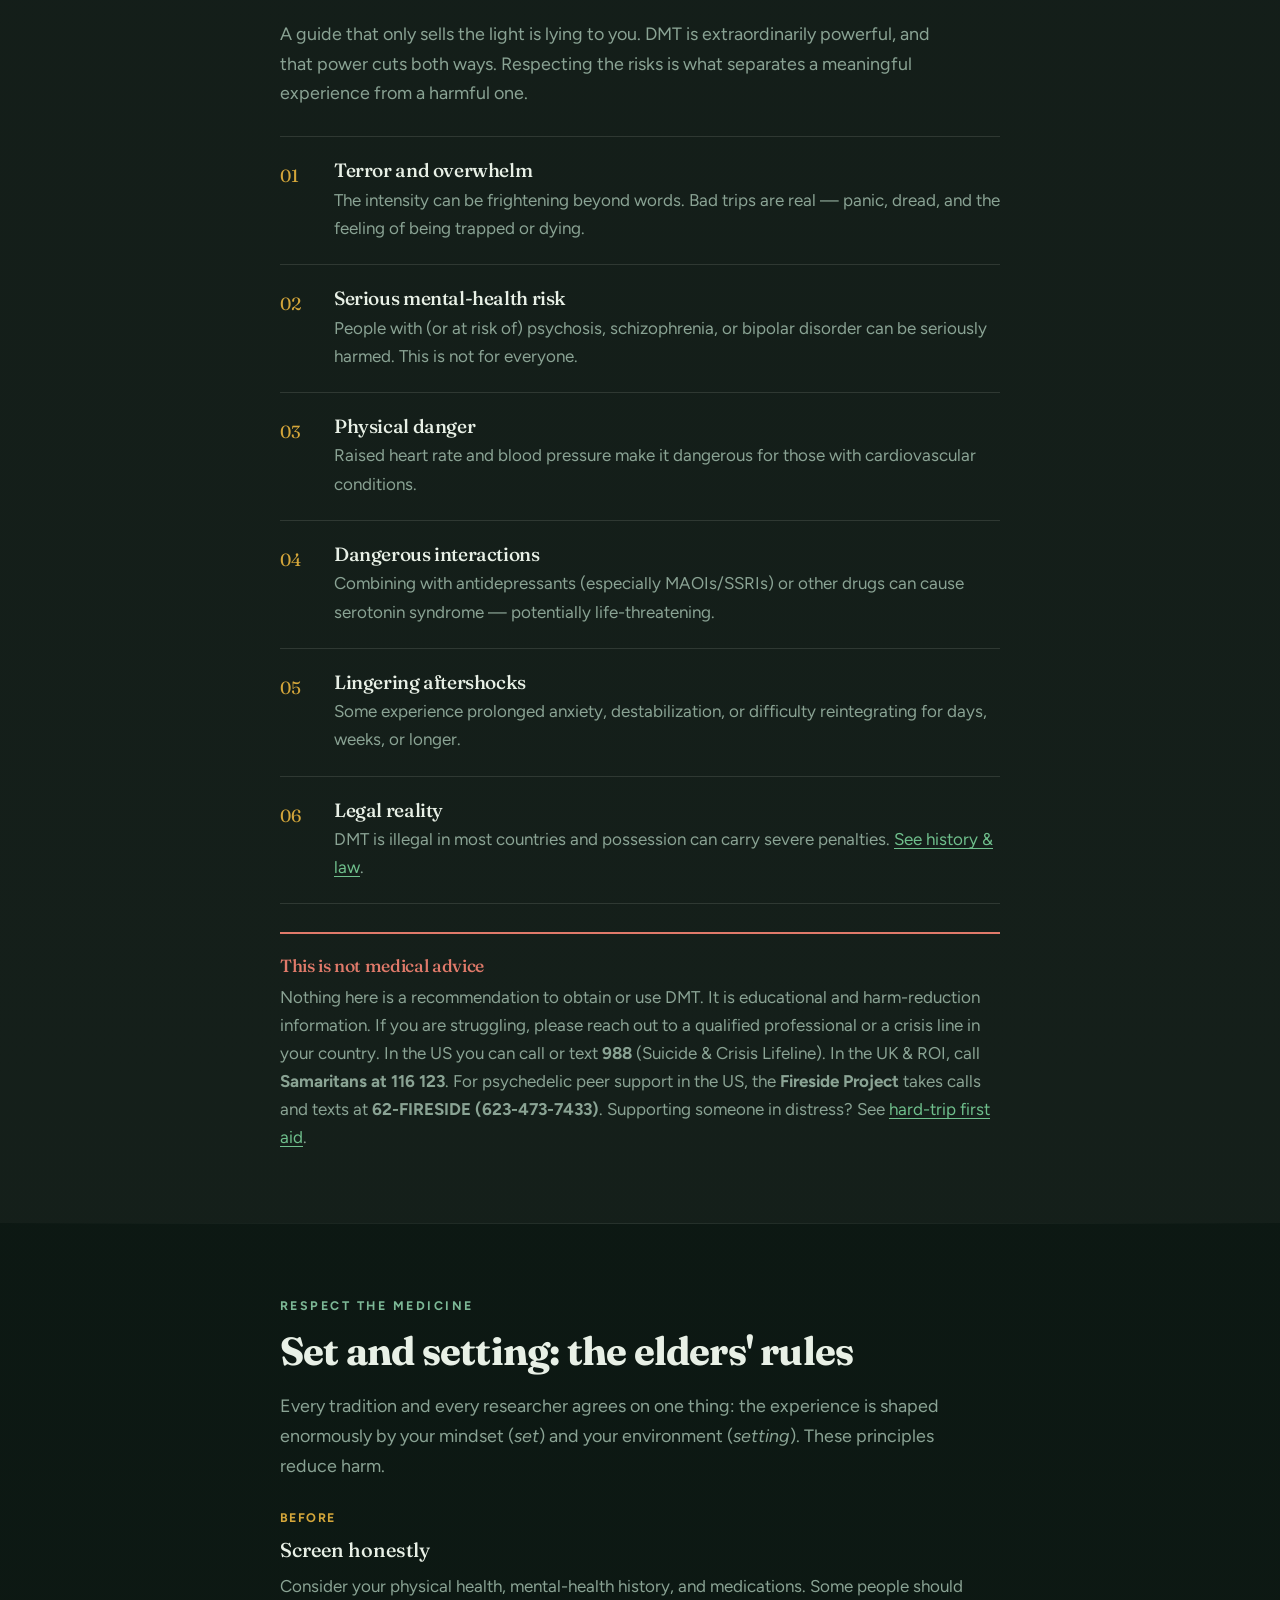
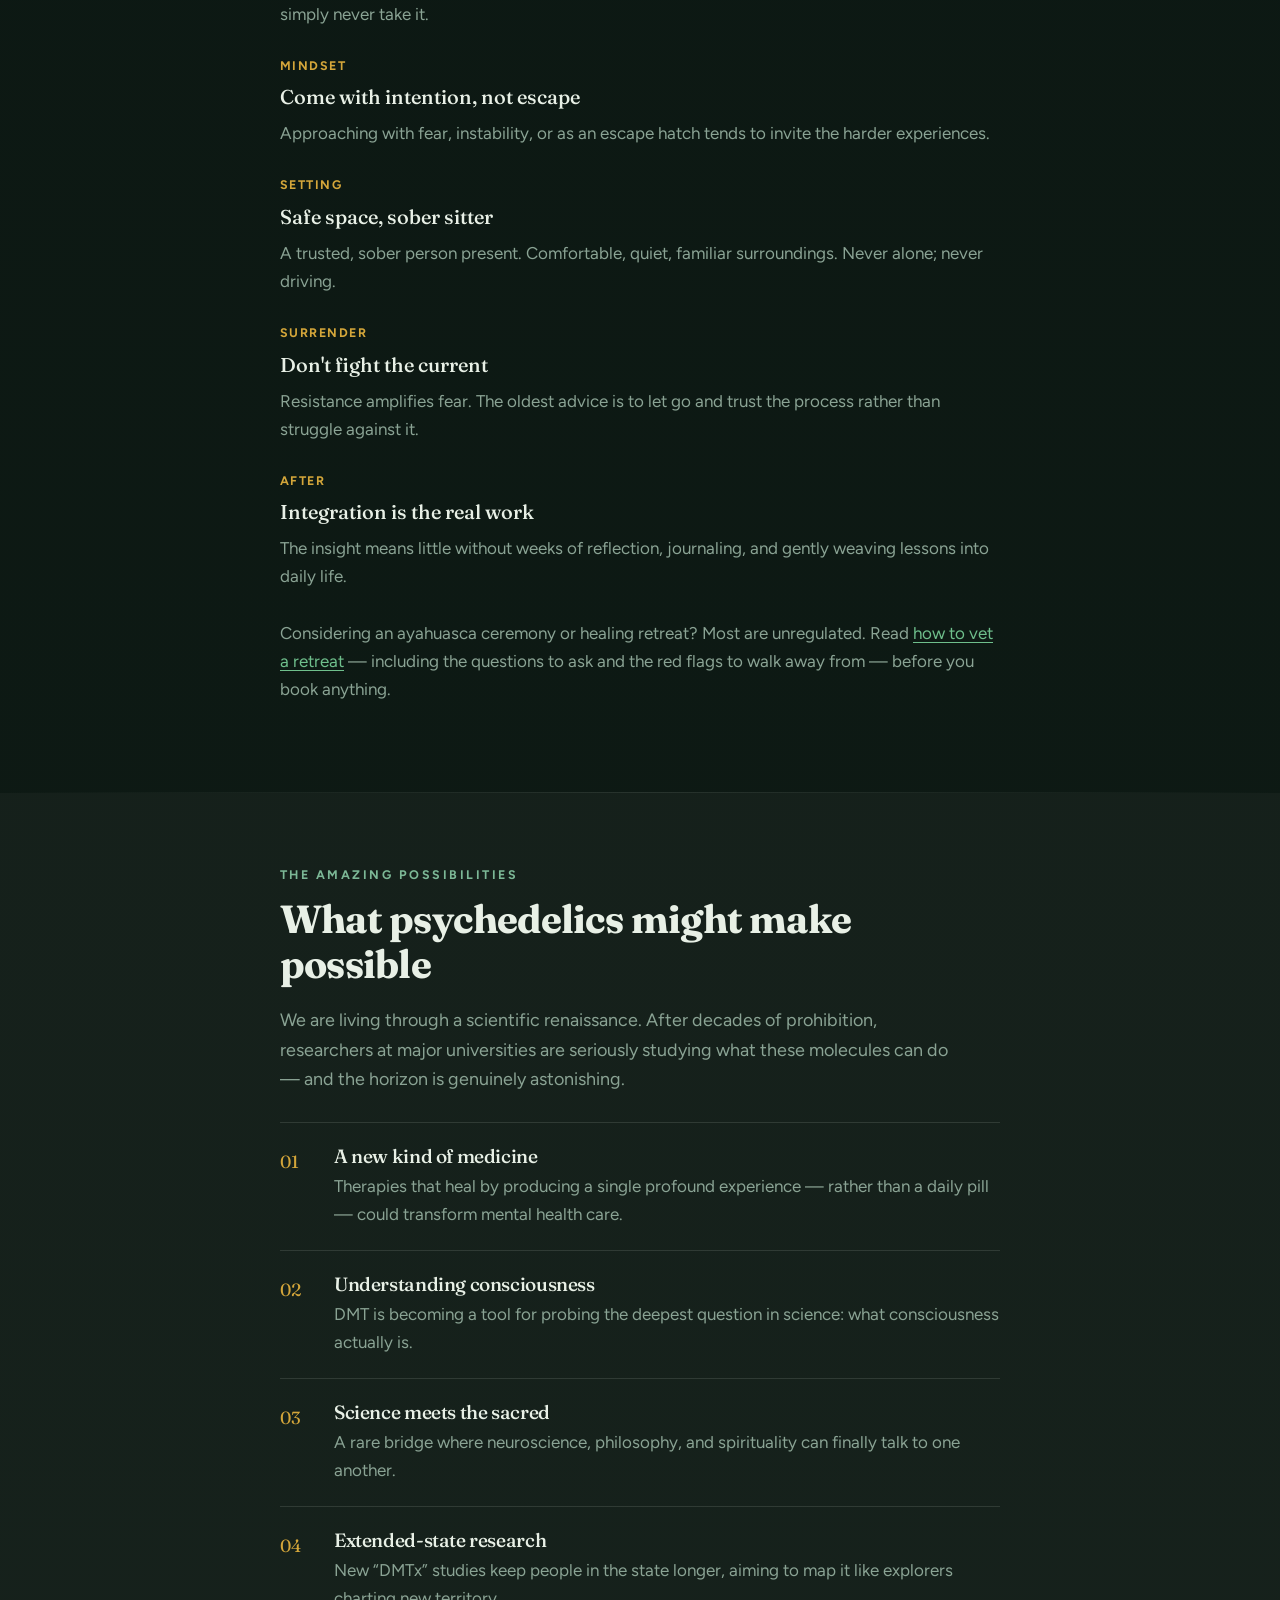
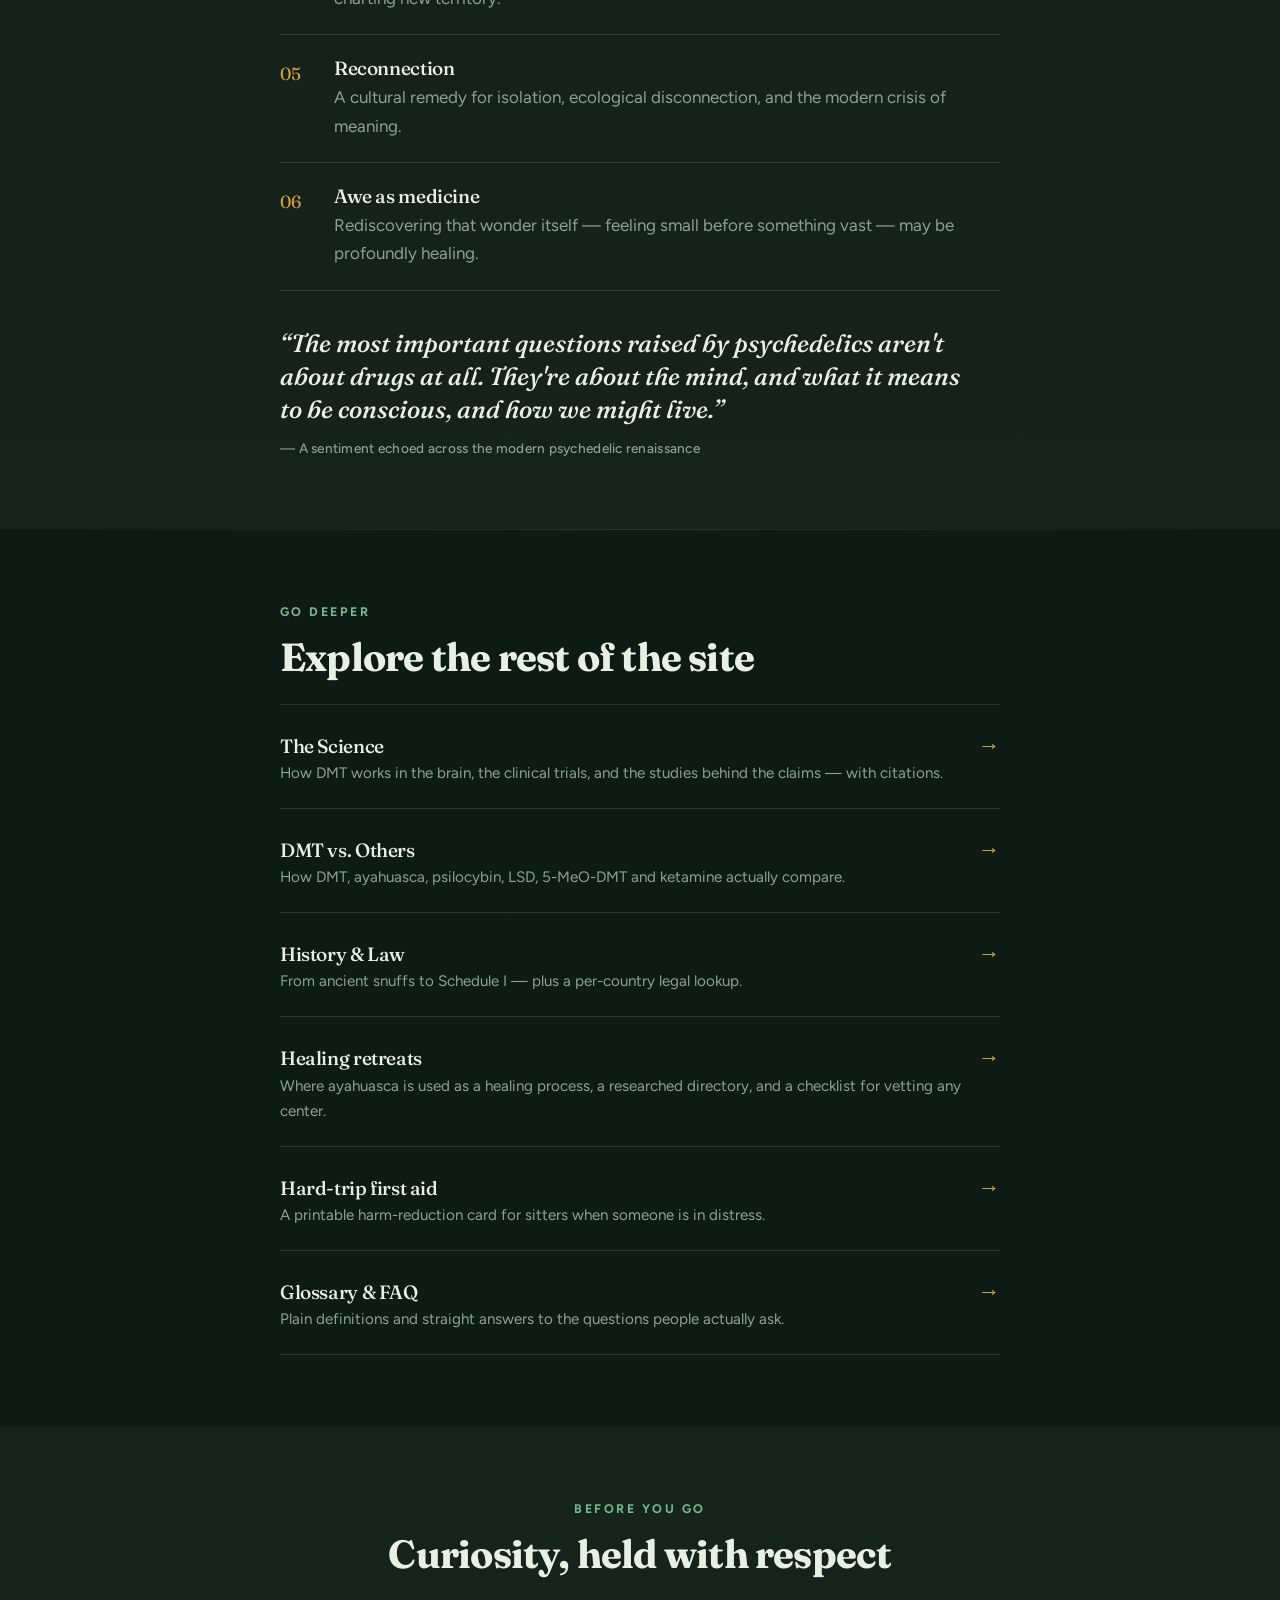
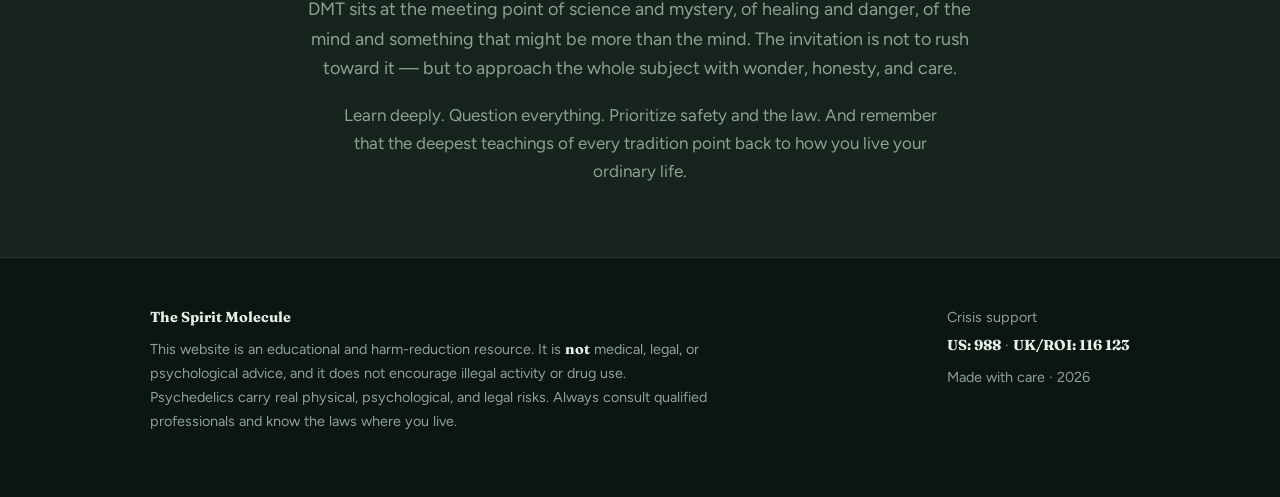
==== commit f261c1ac: "Add healing retreats page and refresh site for 2025–2026 New retreats.html: where ayahuasca (DMT) is" ====
--- a/index.html
+++ b/index.html
@@ -5,18 +5,6 @@
 <meta name="viewport" content="width=device-width, initial-scale=1" />
 <title>The Spirit Molecule — DMT, the Mind, the Body & the Soul</title>
 <meta name="description" content="An honest, balanced guide to DMT: what it does to the mind, body, and spirit — the good, the bad, and the extraordinary possibilities of psychedelics." />
-<link rel="icon" href="favicon.svg" type="image/svg+xml" />
-<link rel="canonical" href="https://athaideconner.github.io/spirit-molecule/" />
-<meta property="og:type" content="website" />
-<meta property="og:site_name" content="The Spirit Molecule" />
-<meta property="og:title" content="The Spirit Molecule — DMT, the Mind, the Body & the Soul" />
-<meta property="og:description" content="An honest, balanced guide to DMT: what it does to the mind, body, and spirit — the good, the bad, and the extraordinary possibilities of psychedelics." />
-<meta property="og:url" content="https://athaideconner.github.io/spirit-molecule/" />
-<meta property="og:image" content="https://images.unsplash.com/photo-1511497584788-876760111969?auto=format&fit=crop&w=1200&q=80" />
-<meta name="twitter:card" content="summary_large_image" />
-<meta name="twitter:title" content="The Spirit Molecule — DMT, the Mind, the Body & the Soul" />
-<meta name="twitter:description" content="An honest, balanced guide to DMT: what it does to the mind, body, and spirit — the good, the bad, and the extraordinary possibilities of psychedelics." />
-<meta name="twitter:image" content="https://images.unsplash.com/photo-1511497584788-876760111969?auto=format&fit=crop&w=1200&q=80" />
 <link rel="stylesheet" href="styles.css" />
 <link rel="stylesheet" href="print.css" media="print" />
 </head>
@@ -25,15 +13,12 @@
 <nav>
   <div class="wrap">
     <a class="brand" href="index.html">The Spirit Molecule</a>
-    <button type="button" class="nav-toggle" aria-expanded="false" aria-controls="site-nav" data-nav-toggle>
-      <span class="sr-only">Open menu</span>
-      <span class="nav-toggle-bars" aria-hidden="true"></span>
-    </button>
-    <div class="navlinks" id="site-nav">
+    <div class="navlinks">
       <a href="index.html" class="active">Guide</a>
       <a href="science.html">Science</a>
       <a href="compare.html">Compare</a>
       <a href="history.html">Law</a>
+      <a href="retreats.html">Retreats</a>
       <a href="safety.html">Safety</a>
       <a href="faq.html">FAQ</a>
     </div>
@@ -179,7 +164,7 @@
     <h2 class="reveal">The good</h2>
     <p class="lede reveal">Beyond the awe, people and researchers report tangible, lasting benefits from well-supported psychedelic experiences.</p>
     <div class="stack reveal">
-      <div class="stack-item"><div class="num">01</div><div><h3>Relief from despair</h3><p>Studies of psychedelics show promise for depression, anxiety, and PTSD that resisted other treatments.</p></div></div>
+      <div class="stack-item"><div class="num">01</div><div><h3>Relief from despair</h3><p>Studies of psychedelics show promise for depression, anxiety, and PTSD that resisted other treatments — and in 2026 a small placebo-controlled trial found a single dose of DMT itself eased major depression.</p></div></div>
       <div class="stack-item"><div class="num">02</div><div><h3>Perspective and clarity</h3><p>Long-standing problems can suddenly look small or solvable; grudges and fears can loosen their grip.</p></div></div>
       <div class="stack-item"><div class="num">03</div><div><h3>Connection</h3><p>Renewed sense of connection to nature, to others, and to something larger than oneself.</p></div></div>
       <div class="stack-item"><div class="num">04</div><div><h3>Easing fear of death</h3><p>Trials with terminally ill patients found lasting reductions in end-of-life anxiety after a single session.</p></div></div>
@@ -210,7 +195,7 @@
     </div>
     <div class="callout warn reveal">
       <h3>This is not medical advice</h3>
-      <p>Nothing here is a recommendation to obtain or use DMT. It is educational and harm-reduction information. If you are struggling, please reach out to a qualified professional or a crisis line in your country. In the US you can call or text <strong>988</strong> (Suicide &amp; Crisis Lifeline). In the UK &amp; ROI, call <strong>Samaritans at 116 123</strong>. Supporting someone in distress? See <a href="safety.html">hard-trip first aid</a>.</p>
+      <p>Nothing here is a recommendation to obtain or use DMT. It is educational and harm-reduction information. If you are struggling, please reach out to a qualified professional or a crisis line in your country. In the US you can call or text <strong>988</strong> (Suicide &amp; Crisis Lifeline). In the UK &amp; ROI, call <strong>Samaritans at 116 123</strong>. For psychedelic peer support in the US, the <strong>Fireside Project</strong> takes calls and texts at <strong>62-FIRESIDE (623-473-7433)</strong>. Supporting someone in distress? See <a href="safety.html">hard-trip first aid</a>.</p>
     </div>
   </div>
 </section>
@@ -229,6 +214,7 @@
       <div class="t-item"><div class="tm">Surrender</div><div class="tt">Don't fight the current</div><p>Resistance amplifies fear. The oldest advice is to let go and trust the process rather than struggle against it.</p></div>
       <div class="t-item"><div class="tm">After</div><div class="tt">Integration is the real work</div><p>The insight means little without weeks of reflection, journaling, and gently weaving lessons into daily life.</p></div>
     </div>
+    <p class="muted reveal" style="margin-top:28px">Considering an ayahuasca ceremony or healing retreat? Most are unregulated. Read <a href="retreats.html">how to vet a retreat</a> — including the questions to ask and the red flags to walk away from — before you book anything.</p>
   </div>
 </section>
 
@@ -282,6 +268,13 @@
         </div>
         <span class="arrow" aria-hidden="true">→</span>
       </a>
+      <a href="retreats.html">
+        <div>
+          <h3>Healing retreats</h3>
+          <p>Where ayahuasca is used as a healing process, a researched directory, and a checklist for vetting any center.</p>
+        </div>
+        <span class="arrow" aria-hidden="true">→</span>
+      </a>
       <a href="safety.html">
         <div>
           <h3>Hard-trip first aid</h3>
--- a/styles.css
+++ b/styles.css
@@ -79,65 +79,6 @@
   letter-spacing: -0.01em;
 }
 .brand:hover { color: #fff; }
-.nav-toggle {
-  margin-left: auto;
-  display: none;
-  width: 44px;
-  height: 44px;
-  padding: 0;
-  border: 1px solid rgba(242, 247, 239, 0.28);
-  background: rgba(8, 22, 16, 0.35);
-  color: #f2f7ef;
-  border-radius: 8px;
-  cursor: pointer;
-  align-items: center;
-  justify-content: center;
-  z-index: 50;
-}
-.nav-toggle:hover { background: rgba(8, 22, 16, 0.55); }
-.nav-toggle-bars,
-.nav-toggle-bars::before,
-.nav-toggle-bars::after {
-  display: block;
-  width: 18px;
-  height: 2px;
-  background: currentColor;
-  border-radius: 1px;
-  transition: transform 0.2s ease, opacity 0.2s ease;
-}
-.nav-toggle-bars {
-  position: relative;
-}
-.nav-toggle-bars::before,
-.nav-toggle-bars::after {
-  content: "";
-  position: absolute;
-  left: 0;
-}
-.nav-toggle-bars::before { top: -6px; }
-.nav-toggle-bars::after { top: 6px; }
-.nav-toggle[aria-expanded="true"] .nav-toggle-bars {
-  background: transparent;
-}
-.nav-toggle[aria-expanded="true"] .nav-toggle-bars::before {
-  top: 0;
-  transform: rotate(45deg);
-}
-.nav-toggle[aria-expanded="true"] .nav-toggle-bars::after {
-  top: 0;
-  transform: rotate(-45deg);
-}
-.sr-only {
-  position: absolute;
-  width: 1px;
-  height: 1px;
-  padding: 0;
-  margin: -1px;
-  overflow: hidden;
-  clip: rect(0, 0, 0, 0);
-  white-space: nowrap;
-  border: 0;
-}
 .navlinks {
   margin-left: auto;
   display: flex;
@@ -148,9 +89,6 @@
 .navlinks a {
   color: rgba(242, 247, 239, 0.78);
   text-decoration: none;
-  min-height: 44px;
-  display: inline-flex;
-  align-items: center;
 }
 .navlinks a:hover,
 .navlinks a.active { color: #fff; }
@@ -166,45 +104,9 @@
 body:not(:has(.hero-full)) .navlinks a { color: var(--muted); }
 body:not(:has(.hero-full)) .navlinks a:hover,
 body:not(:has(.hero-full)) .navlinks a.active { color: var(--ink); }
-body:not(:has(.hero-full)) .nav-toggle {
-  border-color: var(--line);
-  background: rgba(255, 255, 255, 0.04);
-  color: var(--ink);
-}
-
-@media (max-width: 760px) {
-  .nav-toggle { display: inline-flex; }
-  .navlinks {
-    display: none;
-    position: absolute;
-    top: calc(100% + 8px);
-    right: 20px;
-    left: 20px;
-    margin: 0;
-    padding: 10px;
-    flex-direction: column;
-    gap: 2px;
-    background: rgba(8, 18, 14, 0.96);
-    border: 1px solid var(--line);
-    border-radius: 12px;
-    backdrop-filter: blur(14px);
-    box-shadow: 0 18px 40px rgba(0, 0, 0, 0.35);
-    z-index: 45;
-  }
-  .navlinks.is-open { display: flex; }
-  .navlinks a {
-    padding: 0 14px;
-    border-radius: 8px;
-    font-size: 1rem;
-    color: rgba(242, 247, 239, 0.88);
-  }
-  .navlinks a:hover,
-  .navlinks a.active {
-    color: #fff;
-    background: rgba(111, 191, 140, 0.12);
-  }
-  nav .wrap { position: relative; }
-  body.nav-open { overflow: hidden; }
+
+@media (max-width: 720px) {
+  .navlinks { gap: 10px; font-size: 0.75rem; flex-wrap: wrap; justify-content: flex-end; max-width: 70%; }
 }
 
 /* Tools bar */
@@ -282,6 +184,65 @@
 .lookup-item p { margin: 0; color: var(--muted); font-size: 0.95rem; }
 .lookup-empty { color: var(--muted); padding: 18px 0; }
 
+/* Retreat directory */
+.updated {
+  font-size: 0.8rem;
+  color: var(--muted);
+  letter-spacing: 0.04em;
+}
+.chips {
+  display: flex;
+  flex-wrap: wrap;
+  gap: 8px;
+  margin-top: 14px;
+}
+.chip {
+  font: inherit;
+  font-size: 0.8rem;
+  font-weight: 600;
+  padding: 6px 12px;
+  border: 1px solid var(--line);
+  background: transparent;
+  color: var(--muted);
+  cursor: pointer;
+}
+.chip:hover { color: var(--ink); border-color: rgba(232, 240, 230, 0.3); }
+.chip[aria-pressed="true"] {
+  background: var(--leaf);
+  border-color: var(--leaf);
+  color: #0a1410;
+}
+.dir-list {
+  margin-top: 18px;
+  border-bottom: 1px solid var(--line);
+}
+.dir-list .lookup-item:last-child { border-bottom: 0; }
+.dir-item .where {
+  margin: 0 0 8px;
+  font-size: 0.85rem;
+  color: var(--amber);
+  letter-spacing: 0.02em;
+}
+.dir-facts {
+  margin: 14px 0 0;
+  display: grid;
+  gap: 10px;
+}
+.dir-facts div { display: grid; gap: 2px; }
+@media (min-width: 700px) {
+  .dir-facts div { grid-template-columns: 130px 1fr; gap: 14px; }
+}
+.dir-facts dt {
+  font-size: 0.72rem;
+  font-weight: 700;
+  letter-spacing: 0.1em;
+  text-transform: uppercase;
+  color: var(--leaf);
+  padding-top: 3px;
+}
+.dir-facts dd { margin: 0; color: var(--muted); font-size: 0.95rem; }
+.dir-item .dir-link { margin: 12px 0 0; font-size: 0.9rem; font-weight: 600; }
+
 /* FAQ */
 .faq details {
   border-top: 1px solid var(--line);
@@ -355,8 +316,8 @@
   .do-dont { grid-template-columns: 1fr 1fr; gap: 40px; }
 }
 .do-dont h3 { margin-bottom: 10px; }
-.do-dont.do h3 { color: var(--leaf); }
-.do-dont.dont h3 { color: var(--danger); }
+.do-dont .do h3 { color: var(--leaf); }
+.do-dont .dont h3 { color: var(--danger); }
 .do-dont ul {
   margin: 0;
   padding: 0;
@@ -399,13 +360,8 @@
   position: absolute;
   inset: 0;
   background:
-    linear-gradient(180deg, rgba(5, 16, 12, 0.55) 0%, rgba(5, 16, 12, 0.28) 32%, rgba(5, 16, 12, 0.88) 100%),
-    linear-gradient(90deg, rgba(5, 16, 12, 0.55) 0%, transparent 58%);
-}
-.hero-full .hero-brand,
-.hero-full h1,
-.hero-full .sub {
-  text-shadow: 0 2px 24px rgba(0, 0, 0, 0.35);
+    linear-gradient(180deg, rgba(8, 22, 16, 0.35) 0%, rgba(8, 22, 16, 0.15) 35%, rgba(8, 22, 16, 0.78) 100%),
+    linear-gradient(90deg, rgba(8, 22, 16, 0.45) 0%, transparent 55%);
 }
 .hero-full .wrap {
   position: relative;
@@ -483,11 +439,7 @@
   content: "";
   position: absolute;
   inset: 0;
-  background: linear-gradient(180deg, rgba(5, 16, 12, 0.58) 0%, rgba(5, 16, 12, 0.82) 100%);
-}
-.hero-page h1,
-.hero-page .sub {
-  text-shadow: 0 2px 20px rgba(0, 0, 0, 0.3);
+  background: linear-gradient(180deg, rgba(8, 22, 16, 0.45) 0%, rgba(8, 22, 16, 0.72) 100%);
 }
 .hero-page .wrap {
   position: relative;
@@ -569,6 +521,8 @@
   padding: 72px 0;
   position: relative;
 }
+/* Keep anchored sections (#vet, #lookup, …) clear of the sticky nav */
+section[id] { scroll-margin-top: 32px; }
 section.band,
 section.dark {
   background: rgba(255, 255, 255, 0.03);
@@ -874,17 +828,6 @@
   transform: none;
 }
 
-@media (max-width: 760px) {
-  body { font-size: 17.5px; line-height: 1.7; }
-  .hero-full .wrap { padding-bottom: 56px; }
-  .hero-full .sub { font-size: 1.05rem; }
-  .btn {
-    min-height: 44px;
-    display: inline-flex;
-    align-items: center;
-  }
-}
-
 @media (prefers-reduced-motion: reduce) {
   .hero-full .hero-media img { animation: none; }
   .hero-brand, .hero-full h1, .hero-full .sub, .cta {
--- a/print.css
+++ b/print.css
@@ -93,8 +93,22 @@
   table.cmp th,
   table.cmp td { border-color: #ccc !important; color: #222 !important; }
 
-  .lookup-box input { display: none !important; }
-  .lookup-results .lookup-item { break-inside: avoid; }
+  .lookup-box input,
+  .chips,
+  #retreat-count,
+  #retreat-empty { display: none !important; }
+  .lookup-results .lookup-item,
+  .dir-item,
+  .aid-step { break-inside: avoid; }
+  /* Print the whole directory even if a filter is active on screen */
+  .dir-item[hidden] { display: block !important; }
+  .dir-item .where,
+  .dir-facts dt { color: #555 !important; }
+  .dir-facts dd,
+  .aid-step p,
+  .do-dont li,
+  ul.clean li,
+  ol.refs { color: #333 !important; }
 
   a[href]::after {
     content: none !important;
